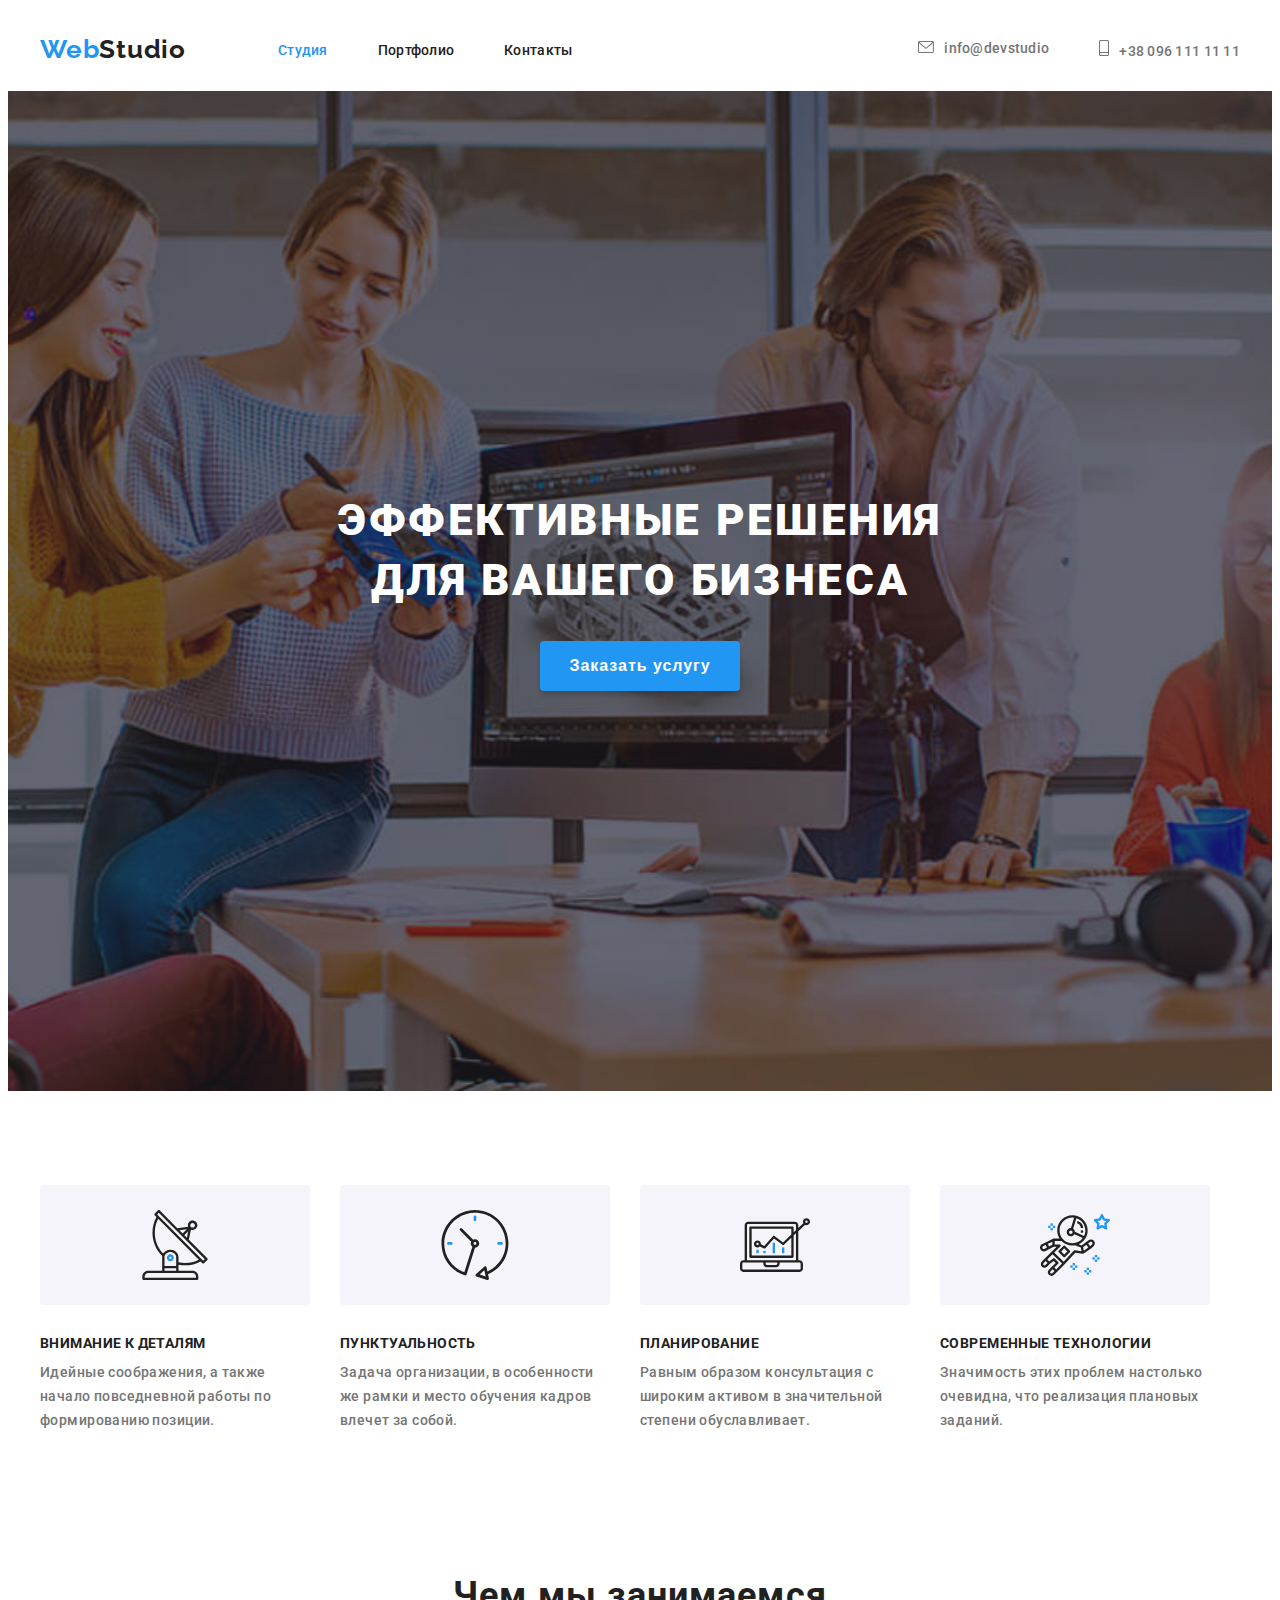
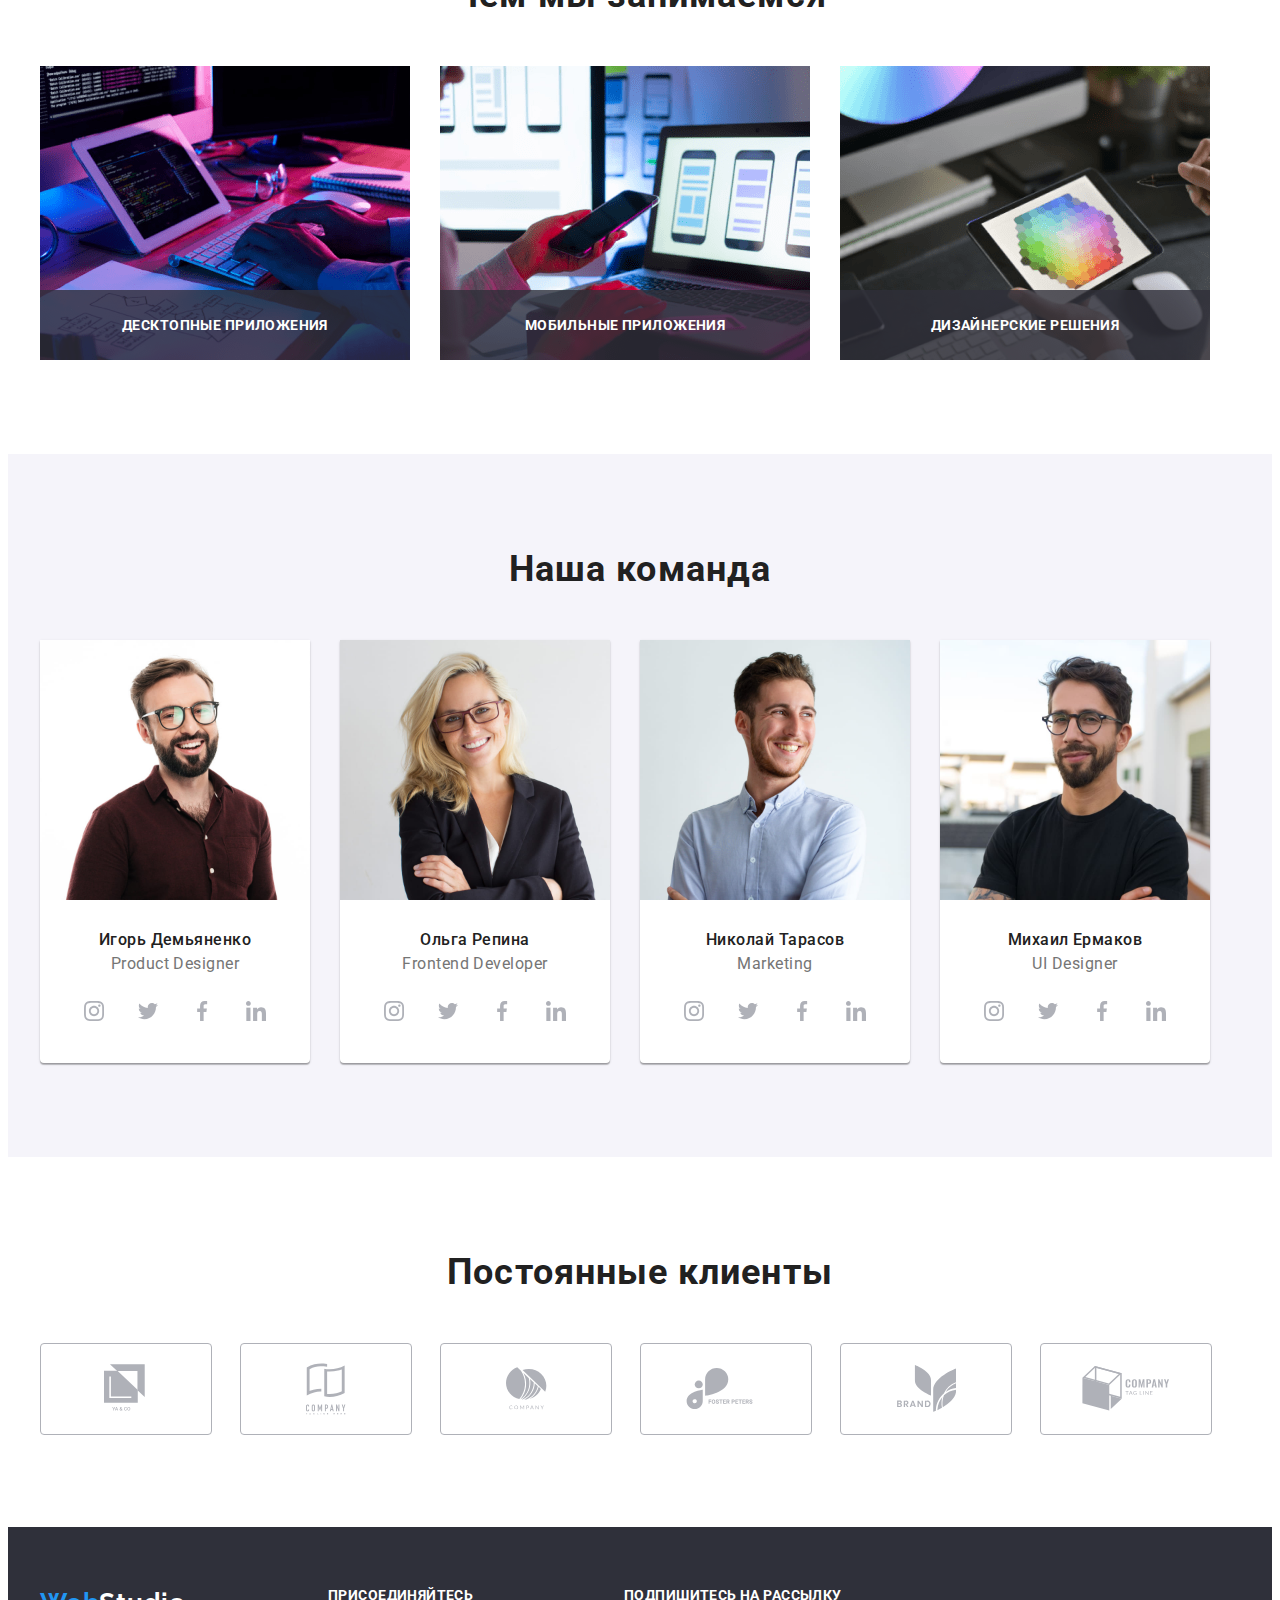
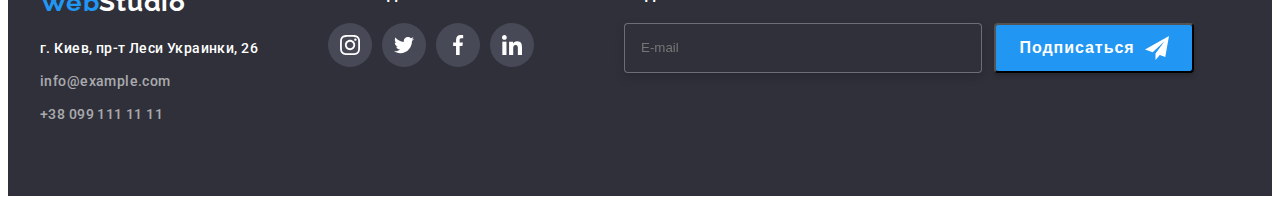
==== index.html @ 51605d5d "added checkbox" ====
<!DOCTYPE html>
<html lang="ru">

<head>
    <meta charset="UTF-8">
    <meta name="viewport" content="width=device-width, initial-scale=1.0">
    <title>Document</title>
    <link rel="preconnect" href="https://fonts.gstatic.com">
    <link
        href="https://fonts.googleapis.com/css2?family=Raleway:wght@700&family=Roboto:wght@400;500;700;900&display=swap"
        rel="stylesheet">
    <link rel="stylesheet" href="https://cdnjs.cloudflare.com/ajax/libs/modern-normalize/1.0.0/modern-normalize.css"
        integrity="sha512-Zx6MlUMKSVJoQ+83OwhdILe8cSEsCzfqThJd7J/VA2UrK6Ctj85p+xzqfyuNXE5B1k25uUdmJ2OzItbBy9GHAQ=="
        crossorigin="anonymous" />
    <link rel="stylesheet" href="./css/style.css">
</head>

<body>
    <header class="header">
        <div class="container">
            <nav class="navigation">
                <a class="logotype" href="./index.html">
                    Web<span class="logo-img">Studio</span>
                </a>
                <ul class="navigation-list list">
                    <li class="navigation-list-item">
                        <a class="navigation-list-link link current" href="./index.html">
                            <span class="studia">Студия</span>
                        </a>
                    </li>
                    <li class="navigation-list-item">
                        <a class="navigation-list-link link" href="./portfolio.html">Портфолио</a>
                    </li>
                    <li class="navigation-list-item">
                        <a class="navigation-list-link link" href="#">Контакты</a>
                    </li>
                </ul>
            </nav>


            <a class="mail-link link" href="mailto:info@devstudio.com">
                <svg class="mail-list-icon">
                    <use href="./img/sprite.svg.svg#icon-envelope"></use>
                </svg>info@devstudio
            </a>
            <a class="tel-link link" href="tel:+380961111111">
                <svg class="tel-list-icon">
                    <use href="./img/sprite.svg.svg#icon-smartphone"></use>
                </svg>+38 096 111 11 11
            </a>
        </div>
    </header>

    <main>
        <!--HERO-->
        <section class="hero-container">
            <div class="container">
                <div class="headline-top">
                    <h1 class="headline">Эффективные решения для вашего бизнеса</h1>
                </div>
                <div class="modal-button-block">
                    <button type="button" class="modal-button" data-modal-open>Заказать услугу</button>
                </div>
            </div>
        </section>

        <!--BENEFITS-->
        <section class="benefits">
            <div class="container">
                <h2 hidden>Benefits</h2>
                <ul class="text-container list">
                    <li class="description">
                        <ul class="list description-list">
                            <li class="description-list-item">
                                <div class="description-list-link">
                                    <svg class="description-list-icon">
                                        <use href="./img/sprite.svg.svg#icon-antenna"></use>
                                    </svg>
                                </div>
                            </li>
                        </ul>
                        <h3 class="title-benefits">Внимание к деталям</h3>
                        <p class="description-text">Идейные соображения, а также начало повседневной работы по
                            формированию позиции.</p>
                    </li>

                    <li class="description">
                        <ul class="list description-list">
                            <li class="description-list-item">
                                <div class="description-list-link">
                                    <svg class="description-list-icon">
                                        <use href="./img/sprite.svg.svg#icon-clock"></use>
                                    </svg>
                                </div>
                            </li>
                        </ul>
                        <h3 class="title-benefits">Пунктуальность</h3>
                        <p class="description-text">Задача организации, в особенности же рамки и место обучения кадров
                            влечет за собой.</p>
                    </li>

                    <li class="description">
                        <ul class="list description-list">
                            <li class="description-list-item">
                                <div class="description-list-link">
                                    <svg class="description-list-icon">
                                        <use href="./img/sprite.svg.svg#icon-diagram"></use>
                                    </svg>
                                </div>
                            </li>
                        </ul>
                        <h3 class="title-benefits">Планирование</h3>
                        <p class="description-text">Равным образом консультация с широким активом в значительной степени
                            обуславливает.</p>
                    </li>

                    <li class="description">
                        <ul class="list description-list">
                            <li class="description-list-item">
                                <div class="description-list-link">
                                    <svg class="description-list-icon">
                                        <use href="./img/sprite.svg.svg#icon-astronaut"></use>
                                    </svg>
                                </div>
                            </li>
                        </ul>
                        <h3 class="title-benefits">Современные технологии</h3>
                        <p class="description-text">Значимость этих проблем настолько очевидна, что реализация плановых
                            заданий.</p>
                    </li>
                </ul>
            </div>
        </section>

        <!--mission-->
        <section class="options">
            <div class="container">
                <h2 class="options-title">Чем мы занимаемся</h2>
                <ul class="images-container list">
                    <li class="images">
                        <img class="foto-task" src="./img/our_deals/img1.png" alt="верстает код" width="370px">
                        <div class="text-list">
                            <p class="text-position">Десктопные приложения</p>
                        </div>
                    </li>
                    <li class="images">
                        <img class="foto-task" src="./img/our_deals/img2.png" alt="разрабатывает дизайн" width="370px">
                        <div class="text-list">
                            <p class="text-position">Мобильные приложения</p>
                        </div>
                    </li>
                    <li class="images">
                        <img class="foto-task" src="./img/our_deals/img3.png" alt="подбирает цветовую гамму"
                            width="370px">
                        <div class="text-list">
                            <p class="text-position">Дизайнерские решения</p>
                        </div>
                            
                    </li>
                </ul>
            </div>
        </section>

        <!--team-->
        <section class="prof-team">
            <div class="container">
                <h2 class="title title-team">Наша команда</h2>
                <ul class="team-container list">
                    <li class="team-list">
                        <img class="foto photo" src="./img/our_team/igor_demyanenko.jpg" alt="Игорь Демьяненко"
                            width="270px">
                        <div class="name-list">
                            <h3 class="specialists">Игорь Демьяненко</h3>
                            <p class="profession" lang="en">Product Designer</p>
                            <ul class="list social-list">
                                <li class="social-list-item">
                                    <a href="#" class="social-list-link">
                                        <svg class="social-list-icon">
                                            <use href="./img/sprite.svg.svg#icon-instagram"></use>
                                        </svg>
                                    </a>
                                </li>
                                <li class="social-list-item">
                                    <a href="#" class="social-list-link">
                                        <svg class="social-list-icon">
                                            <use href="./img/sprite.svg.svg#icon-twitter"></use>
                                        </svg>
                                    </a>
                                </li>
                                <li class="social-list-item">
                                    <a href="#" class="social-list-link">
                                        <svg class="social-list-icon">
                                            <use href="./img/sprite.svg.svg#icon-facebook"></use>
                                        </svg>
                                    </a>
                                </li>
                                <li class="social-list-item">
                                    <a href="#" class="social-list-link">
                                        <svg class="social-list-icon">
                                            <use href="./img/sprite.svg.svg#icon-linkedin"></use>
                                        </svg>
                                    </a>
                                </li>
                            </ul>
                        </div>
                    </li>
                    <li class="team-list">
                        <img class="foto photo" src="./img/our_team/olha_repina.jpg" alt="Ольга Репина" width="270px">
                        <div class="name-list">
                            <h3 class="specialists">Ольга Репина</h3>
                            <p class="profession" lang="en">Frontend Developer</p>
                            <ul class="list social-list">
                                <li class="social-list-item">
                                    <a href="#" class="social-list-link">
                                        <svg class="social-list-icon">
                                            <use href="./img/sprite.svg.svg#icon-instagram"></use>
                                        </svg>
                                    </a>
                                </li>
                                <li class="social-list-item">
                                    <a href="#" class="social-list-link">
                                        <svg class="social-list-icon">
                                            <use href="./img/sprite.svg.svg#icon-twitter"></use>
                                        </svg>
                                    </a>
                                </li>
                                <li class="social-list-item">
                                    <a href="#" class="social-list-link">
                                        <svg class="social-list-icon">
                                            <use href="./img/sprite.svg.svg#icon-facebook"></use>
                                        </svg>
                                    </a>
                                </li>
                                <li class="social-list-item">
                                    <a href="#" class="social-list-link">
                                        <svg class="social-list-icon">
                                            <use href="./img/sprite.svg.svg#icon-linkedin"></use>
                                        </svg>
                                    </a>
                                </li>
                            </ul>
                        </div>
                    </li>
                    <li class="team-list">
                        <img class="foto photo" src="./img/our_team/nikolay_tarasov.jpg" alt="Николай Тарасов"
                            width="270px">
                        <div class="name-list">
                            <h3 class="specialists">Николай Тарасов</h3>
                            <p class="profession" lang="en">Marketing</p>
                            <ul class="list social-list">
                                <li class="social-list-item">
                                    <a href="#" class="social-list-link">
                                        <svg class="social-list-icon">
                                            <use href="./img/sprite.svg.svg#icon-instagram"></use>
                                        </svg>
                                    </a>
                                </li>
                                <li class="social-list-item">
                                    <a href="#" class="social-list-link">
                                        <svg class="social-list-icon">
                                            <use href="./img/sprite.svg.svg#icon-twitter"></use>
                                        </svg>
                                    </a>
                                </li>
                                <li class="social-list-item">
                                    <a href="#" class="social-list-link">
                                        <svg class="social-list-icon">
                                            <use href="./img/sprite.svg.svg#icon-facebook"></use>
                                        </svg>
                                    </a>
                                </li>
                                <li class="social-list-item">
                                    <a href="#" class="social-list-link">
                                        <svg class="social-list-icon">
                                            <use href="./img/sprite.svg.svg#icon-linkedin"></use>
                                        </svg>
                                    </a>
                                </li>
                            </ul>
                        </div>
                    </li>
                    <li class="team-list">
                        <img class="foto photo" src="./img/our_team/michael_yermakov.jpg" alt="Михаил Ермаков"
                            width="270px">
                        <div class="name-list">
                            <h3 class="specialists">Михаил Ермаков</h3>
                            <p class="profession" lang="en">UI Designer</p>
                            <ul class="list social-list">
                                <li class="social-list-item">
                                    <a href="#" class="social-list-link">
                                        <svg class="social-list-icon">
                                            <use href="./img/sprite.svg.svg#icon-instagram"></use>
                                        </svg>
                                    </a>
                                </li>
                                <li class="social-list-item">
                                    <a href="#" class="social-list-link">
                                        <svg class="social-list-icon">
                                            <use href="./img/sprite.svg.svg#icon-twitter"></use>
                                        </svg>
                                    </a>
                                </li>
                                <li class="social-list-item">
                                    <a href="#" class="social-list-link">
                                        <svg class="social-list-icon">
                                            <use href="./img/sprite.svg.svg#icon-facebook"></use>
                                        </svg>
                                    </a>
                                </li>
                                <li class="social-list-item">
                                    <a href="#" class="social-list-link">
                                        <svg class="social-list-icon">
                                            <use href="./img/sprite.svg.svg#icon-linkedin"></use>
                                        </svg>
                                    </a>
                                </li>
                            </ul>
                        </div>
                    </li>
                </ul>
            </div>
        </section>

        <section class="client">
            <div class="container">
                <h2 class="client-title">Постоянные клиенты</h2>
                <ul class="list client-list">
                    <li class="client-list-item">
                        <a href="#" class="client-list-link">
                            <svg class="client-list-icon" width="45" height="50">
                                <use href="./img/sprite.svg.svg#icon-logo-1"></use>
                            </svg>
                        </a>
                    </li>
                    <li class="client-list-item">
                        <a href="#" class="client-list-link">
                            <svg class="client-list-icon" width="40" height="52">
                                <use href="./img/sprite.svg.svg#icon-logo-2"></use>
                            </svg>
                        </a>
                    </li>
                    <li class="client-list-item">
                        <a href="#" class="client-list-link">
                            <svg class="client-list-icon" width="41" height="43">
                                <use href="./img/sprite.svg.svg#icon-logo-3"></use>
                            </svg>
                        </a>
                    </li>
                    <li class="client-list-item">
                        <a href="#" class="client-list-link">
                            <svg class="client-list-icon" width="80" height="42">
                                <use href="./img/sprite.svg.svg#icon-logo-4"></use>
                            </svg>
                        </a>
                    </li>
                    <li class="client-list-item">
                        <a href="#" class="client-list-link">
                            <svg class="client-list-icon" width="59" height="47">
                                <use href="./img/sprite.svg.svg#icon-logo-5"></use>
                            </svg>
                        </a>
                    </li>
                    <li class="client-list-item">
                        <a href="#" class="client-list-link">
                            <svg class="client-list-icon" width="88" height="45">
                                <use href="./img/sprite.svg.svg#icon-logo-6"></use>
                            </svg>
                        </a>
                    </li>
                </ul>
            </div>
        </section>
    </main>

    <footer class="footer">
        <div class="container">
            <div class="footer-container">
                <div class="logo-footer-item">
                    <div class="logo-bottom">
                        <a class="logo link" href="./index.html">
                            Web<span class="logo-style-footer">Studio</span>
                        </a>
                    </div>

                    <address class="address">
                        <ul class="contacts-container-bottom list">
                            <li class="contacts-block">
                                <a class="contacts-list-link link" href="https://goo.gl/maps/PsjufFxybUBxxn2h6"
                                    target="_blank">г. Киев,
                                    пр-т Леси
                                    Украинки, 26
                                </a>
                            </li>
                            <li class="contacts-block">
                                <a class="contacts-list-link  contacts_list link"
                                    href="mailto:info@example.com">info@example.com</a>
                            </li>
                            <li class="contacts-block">
                                <a class="contacts-list-link contacts_list link" href="tel:+380991111111">+38 099 111 11
                                    11</a>
                            </li>
                        </ul>
                    </address>
                </div>

                <div class="footer-social-block">
                    <b class="footer-social-title">Присоединяйтесь</b>
                    <ul class="list footer-social-list">
                        <li class="footer-social-list-item">
                            <a href="#" class="footer-social-list-link">
                                <svg class="footer-social-list-icon">
                                    <use href="./img/sprite.svg.svg#icon-instagram"></use>
                                </svg>
                            </a>
                        </li>
                        <li class="footer-social-list-item">
                            <a href="#" class="footer-social-list-link">
                                <svg class="footer-social-list-icon">
                                    <use href="./img/sprite.svg.svg#icon-twitter"></use>
                                </svg>
                            </a>
                        </li>
                        <li class="footer-social-list-item">
                            <a href="#" class="footer-social-list-link">
                                <svg class="footer-social-list-icon">
                                    <use href="./img/sprite.svg.svg#icon-facebook"></use>
                                </svg>
                            </a>
                        </li>
                        <li class="footer-social-list-item">
                            <a href="#" class="footer-social-list-link">
                                <svg class="footer-social-list-icon">
                                    <use href="./img/sprite.svg.svg#icon-linkedin"></use>
                                </svg>
                            </a>
                        </li>
                    </ul>
                </div>
                <form class="modal-form-sub">
                    <b class="sub-title">Подпишитесь на рассылку</b>
                    <span class="sub-item">
                        <input type="email" name="user-email" class="modal-form-input-sub" placeholder="E-mail">
                        <button type="submit" class="modal-form-sub-btn">Подписаться
                            <svg class="modal-form-sub-btn-icon">
                                <use href="./img/sprite.svg.svg#icon-icon-send"></use>
                            </svg>
                        </button>
                    </span>
                </form>
            </div>

        </div>
    </footer>

    <div class="backdrop is-hidden" data-modal>
        <div class="modal">
            <button type="button" class="modal-close-btn" data-modal-close>
                <svg class="close-btn-icon">
                    <use href="./img/sprite.svg.svg#icon-vector"></use>
                </svg>
            </button>
            
            <p class="modal-form-title">Оставьте свои данные, мы вам перезвоним</p>
            <form action="#" class="modal-form">
                <label class="modal-form-label">
                    Имя
                    <span class="modal-form-wrapper">
                        <input type="text" name="user-name" class="modal-form-input">
                        <svg class="modal-form-input-icon">
                            <use href="./img/sprite.svg.svg#icon-vector1"></use>
                        </svg>
                    </span>
                </label>
                
                <label class="modal-form-label">
                    Телефон
                    <span class="modal-form-wrapper">
                        <input type="tel" name="user-phone" class="modal-form-input">
                        <svg class="modal-form-input-icon">
                            <use href="./img/sprite.svg.svg#icon-vector2"></use>
                        </svg>
                    </span>
                </label>
                
                <label class="modal-form-label">
                    Почта
                    <span class="modal-form-wrapper">
                        <input type="email" name="user-email" class="modal-form-input">
                        <svg class="modal-form-input-icon">
                            <use href="./img/sprite.svg.svg#icon-vector3"></use>
                        </svg>
                    </span>
                </label>

                <label class="modal-form-label">
                    Коментарии
                    <textarea name="user-message" class="modal-form-message" placeholder="Введите текст"></textarea>
                </label>
            
                
                <span class="check_box">
                    <input type="checkbox" name="user-policy" id="check_policy" class="modal-form-check-policy visually-hidden">
                    <label for="check_policy" class="modal-form-label-policy">Соглашаюсь с рассылкой и принимаю &nbsp<a class="check-link" href="#">Условия
                    договора</a>
                </span>

                <button type="submit" class="modal-form-btn">Отправить</button>     
            </form>
        </div>
    </div>

    <script src="./js/modal.js"></script>
</body>

</html>
---- css/style.css ----
:root {
  --main-color: #ffffff;
  --dark-topic: #2f303a;
  --logo-span: #2196f3;
  --btn: #2196f3;
  --btn-back: #2196f3;
  --top-battom: #2f303a;
  --nav-btn: #ffffff;
  --logo-nav-header: #212121;
  --title-spec: #212121;
  --address-hover-focus: #2196f3;
  --mail-tel: #757575;
  --text: #757575;
  --prof-desc: #757575;
  --prof-team: #f5f4fa;
  --color-item-page: #2196f3;
  --line: #2196f3;
}
body {
  font-family: "Roboto", sans-serif;
  background-size: contain;
}
h1,
h2,
h3,
p {
  margin: 0;
}
ul {
  margin: 0;
  padding: 0;
}
img {
  display: block;
  max-width: 100%;
  height: auto;
}
.list {
  list-style: none;
}
.link {
  text-decoration: none;
}
.address {
  font-style: normal;
}
.visually-hidden {
  position: absolute !important;
  clip: rect(1px 1px 1px 1px); /* IE6, IE7 */
  clip: rect(1px, 1px, 1px, 1px);
  padding: 0 !important;
  border: 0 !important;
  height: 1px !important;
  width: 1px !important;
  overflow: hidden;
}
.current::after {
  content: "";
  position: absolute;
  left: 0;
  bottom: 0;
  width: 48px;
  height: 4px;
  background-color: var(--line);
  border-radius: 2px;

  opacity: 0;
  transition: opacity 250ms cubic-bezier(0.4, 0, 0.2, 1);
}
.current:hover::after,
.current:focus::after {
  opacity: 1;
}
/*====== HEADER ======*/
.container {
  width: 1200px;
  margin-left: auto;
  margin-right: auto;
  padding-left: 15px;
  padding-right: 15px;
}
.header {
  background: var(--main-color);
}
.header .container {
  display: flex;
}
.logotype {
  font-family: Raleway;
  font-weight: 700;
  font-size: 26px;
  line-height: 1.174;
  letter-spacing: 0.03em;
  color: var(--logo-span);
  text-decoration: none;
  padding-top: 24px;
  padding-bottom: 25px;
  width: 145px;
  margin-right: 93px;
}
.logo-img {
  color: var(--logo-nav-header);
}
.navigation {
  display: flex;
  align-items: center;
  cursor: pointer;
}
.navigation-list {
  display: flex;
  align-items: center;
}
.navigation-list-item:not(:last-child) {
  margin-right: 50px;
}
.navigation-list-link {
  font-weight: 500;
  font-size: 14px;
  line-height: 1.143;
  letter-spacing: 0.02em;
  color: var(--logo-nav-header);
  padding-top: 32px;
  padding-bottom: 32px;

  position: relative;

  transition: color 250ms cubic-bezier(0.4, 0, 0.2, 1);
}
.navigation-list-link:hover,
.navigation-list-link:focus {
  color: var(--address-hover-focus);
}
.studia {
  color: var(--color-item-page);
}
.mail-list-icon {
  width: 16px;
  height: 12px;
  fill: #757575;
  margin-right: 10px;

  transition: fill 250ms cubic-bezier(0.4, 0, 0.2, 1);
}
.mail-link {
  display: block;
  font-weight: 500;
  font-size: 14px;
  line-height: 1.143;
  letter-spacing: 0.02em;
  margin-left: auto;
  margin-right: 50px;
  padding-top: 32px;
  padding-bottom: 32px;
  color: var(--mail-tel);

  transition: color 250ms cubic-bezier(0.4, 0, 0.2, 1);
}
.mail-link:hover,
.mail-link:focus {
  color: var(--address-hover-focus);
}
.mail-link:hover .mail-list-icon,
.mail-link:focus .mail-list-icon {
  fill: var(--address-hover-focus);
}
.tel-list-icon {
  width: 10px;
  height: 16px;
  fill: #757575;
  margin-right: 10px;

  transition: fill 250ms cubic-bezier(0.4, 0, 0.2, 1);
}
.tel-link {
  display: block;
  font-weight: 500;
  font-size: 14px;
  line-height: 1.143;
  letter-spacing: 0.02em;
  padding-top: 32px;
  padding-bottom: 32px;
  color: var(--mail-tel);

  transition: color 250 ms cubic-bezier(0.4, 0, 0.2, 1);
}
.tel-link:hover,
.tel-link:focus {
  color: var(--address-hover-focus);
}
.tel-link:hover .tel-list-icon,
.tel-link:focus .tel-list-icon {
  fill: var(--address-hover-focus);
}
/*====== END HEADER ======*/

/*====== HERO ======*/
.container {
  width: 1200px;
  margin-left: auto;
  margin-right: auto;
  padding-left: 15px;
  padding-right: 15px;
}
.hero-container {
  max-width: 1600px;
  height: 600px;
  margin-left: auto;
  margin-right: auto;
  text-align: center;
  align-content: center;
  padding-bottom: 200px;
  padding-top: 200px;
  background-image: linear-gradient(
      to right,
      rgba(47, 48, 58, 0.4),
      rgba(47, 48, 58, 0.4)
    ),
    url("../img/bg_img/Img.jpg");
  background-size: cover;
  background-position: center;
}
.headline-top {
  display: flex;
  flex-wrap: wrap;
  justify-content: center;
  padding-right: 452px;
  padding-left: 452px;
}
.headline {
  font-weight: 900;
  font-size: 44px;
  line-height: 1.363;
  letter-spacing: 0.06em;
  text-transform: uppercase;
  color: var(--main-color);
  min-width: 696px;
  height: 120px;
}
.modal-button {
  min-width: 200px;
  height: 50px;
  font-weight: 700;
  font-size: 16px;
  line-height: 1.875;
  letter-spacing: 0.06em;
  color: var(--main-color);
  background: var(--btn-back);
  border: none;
  border-radius: 4px;
  box-shadow: 0px 4px 4px rgba(0, 0, 0, 0.15);
  cursor: pointer;
}
.modal-button:hover,
.modal-button:focus {
  background: #2196f3;
  box-shadow: 0px 4px 4px rgba(0, 0, 0, 0.15);
  border-radius: 4px;
}
.modal-button-block {
  margin-top: 30px;
}
/*====== END HERO ======*/

/*====== BENEFITS ======*/
.container {
  width: 1200px;
  margin-left: auto;
  margin-right: auto;
  padding-left: 15px;
  padding-right: 15px;
}
.benefits {
  padding-top: 94px;
  padding-bottom: 94px;
}
.options {
  padding-bottom: 94px;
}
.text-container {
  display: flex;
}
.description {
  width: 270px;
  box-sizing: border-box;
}
.description:not(:last-child) {
  margin-right: 30px;
}
.description-list {
  display: flex;
}
.description-list-link {
  width: 270px;
  height: 120px;
  display: flex;
  background-color: #f5f4fa;
  justify-content: center;
  align-items: center;
  border-radius: 4px;
  margin-bottom: 30px;
}
.description-list-icon {
  width: 70px;
  height: 70px;
}
.title-benefits {
  font-weight: 700;
  font-size: 14px;
  line-height: 1.143;
  letter-spacing: 0.03em;
  text-transform: uppercase;
  color: var(--title-spec);
  width: 270px;
  margin-bottom: 10px;
}
.description-text {
  font-weight: 500;
  font-size: 14px;
  line-height: 1.714;
  letter-spacing: 0.03em;
  color: var(--text);
  width: 270px;
  margin-bottom: 47px;
}
.options-title {
  font-weight: 700;
  font-size: 36px;
  line-height: 1.167;
  text-align: center;
  letter-spacing: 0.03em;
  color: var(--title-spec);
  margin-bottom: 50px;
}
.images-container {
  display: flex;
  flex-wrap: wrap;
  margin: -15px;
}
.images {
  position: relative;
  width: 370px;
  box-sizing: border-box;
  margin: 15px;
}
.text-position {
  position: absolute;
  display: flex;
  width: 100%;
  height: 70px;
  left: 0;
  bottom: 0;
  font-weight: 700;
  font-size: 14px;
  line-height: 1.143;
  align-items: center;
  text-align: center;
  justify-content: center;
  letter-spacing: 0.03em;
  text-transform: uppercase;
  color: #ffffff;
  background: rgba(47, 48, 58, 0.8);
}
/*====== END BENEFITS ======*/

/*====== TEAM ======*/
.container {
  width: 1200px;
  margin-left: auto;
  margin-right: auto;
  padding-left: 15px;
  padding-right: 15px;
}
.prof-team {
  background: var(--prof-team);
  padding-bottom: 94px;
  padding-top: 94px;
}
.title-team {
  font-weight: 700;
  font-size: 36px;
  line-height: 1.167;
  text-align: center;
  letter-spacing: 0.03em;
  color: var(--title-spec);
  margin-bottom: 50px;
}
.team-list {
  width: 270px;
  background: var(--main-color);
  box-sizing: border-box;
  border-radius: 0px 0px 4px 4px;
  box-shadow: 0px 1px 3px rgba(0, 0, 0, 0.12), 0px 1px 1px rgba(0, 0, 0, 0.14),
    0px 2px 1px rgba(0, 0, 0, 0.2);
  margin: 15px;
}
.team-container {
  display: flex;
  flex-wrap: wrap;
  margin: -15px;
}
.name-list {
  padding: 30px 32px;
}
.specialists {
  font-weight: 500;
  font-size: 16px;
  line-height: 1.188;
  text-align: center;
  letter-spacing: 0.03em;
  color: var(--title-spec);
}
.profession {
  font-weight: normal;
  font-size: 16px;
  line-height: 1.188;
  text-align: center;
  letter-spacing: 0.03em;
  color: var(--prof-desc);
  margin-top: 5px;
  margin-bottom: 16px;
}
.social-list {
  display: flex;
  justify-content: space-between;
}
.social-list-link {
  width: 44px;
  height: 44px;
  border-radius: 50%;
  display: flex;
  align-items: center;
  background-color: #ffffff;
  justify-content: center;

  transition: background 250ms cubic-bezier(0.4, 0, 0.2, 1);
}
.social-list-link:hover,
.social-list-link:focus {
  background-color: #2196f3;
}
.social-list-icon {
  width: 20px;
  height: 20px;
  fill: #afb1b8;

  transition: fill 250ms cubic-bezier(0.4, 0, 0.2, 1);
}
.social-list-link:hover .social-list-icon,
.social-list-icon:focus .social-list-icon {
  fill: #ffffff;
}
/*====== END TEAM ======*/

/*====== CLIENT ======*/
.container {
  width: 1200px;
  margin-left: auto;
  margin-right: auto;
  padding-left: 15px;
  padding-right: 15px;
}
.client {
  background-color: #ffffff;
  padding-top: 94px;
  padding-bottom: 94px;
}
.client-title {
  font-weight: 700;
  font-size: 36px;
  line-height: 1.167;
  text-align: center;
  letter-spacing: 0.03em;
  color: #212121;
  margin-bottom: 50px;
}
.client-list {
  display: flex;
}
.client-list-item {
  width: 170px;
  height: 90px;
}
.client-list-item:not(:last-child) {
  margin-right: 30px;
}
.client-list-link {
  width: 100%;
  height: 100%;
  background-color: #ffffff;
  display: flex;
  justify-content: center;
  align-items: center;
  border: 1px solid #afb1b8;
  border-radius: 4px;

  transition: background 250ms cubic-bezier(0.4, 0, 0.2, 1);
}
.client-list-link:hover,
.client-list-link:focus {
  border-color: #2196f3;
}
.client-list-icon {
  fill: #afb1b8;

  transition: fill 250ms cubic-bezier(0.4, 0, 0.2, 1);
}
.client-list-link:hover .client-list-icon,
.client-list-link:focus .client-list-icon {
  fill: #2196f3;
}
/*====== FOOTER ======*/
.container {
  width: 1200px;
  margin-left: auto;
  margin-right: auto;
  padding-left: 15px;
  padding-right: 15px;
}
.footer {
  padding-top: 60px;
  padding-bottom: 60px;
  background: var(--dark-topic);
}
.footer-container {
  display: flex;
}
.logo-footer-item {
  display: block;
}
.logo-style-footer {
  color: var(--main-color);
}
.logo {
  font-family: Raleway;
  font-weight: 700;
  font-size: 26px;
  line-height: 1.174;
  letter-spacing: 0.03em;
  color: var(--logo-span);
  text-decoration: none;
  width: 145px;
}
.logo-bottom {
  margin-bottom: 20px;
}
.address {
  font-style: normal;
  font-weight: 500;
  font-size: 14px;
  line-height: 1.714;
  letter-spacing: 0.03em;
}
.contacts-block:not(last-child) {
  margin-bottom: 9px;
}
.contacts-list-link {
  color: var(--main-color);

  transition: color 250ms cubic-bezier(0.4, 0, 0.2, 1);
}
.contacts_list {
  color: rgba(255, 255, 255, 0.6);
}
.contacts-list-link:hover,
.contacts-list-link:focus {
  color: var(--address-hover-focus);
}
.footer-social-block {
  display: block;
  margin-left: 70px;
}
.footer-social-title {
  display: block;
  font-weight: 700;
  font-size: 14px;
  line-height: 1.143;
  letter-spacing: 0.03em;
  text-transform: uppercase;
  color: #ffffff;
  margin-bottom: 20px;
}
.footer-social-list {
  display: flex;
}
.footer-social-list-link {
  width: 44px;
  height: 44px;
  display: flex;
  background-color: #484957;
  justify-content: center;
  align-items: center;
  border-radius: 50%;

  transition: background 250ms cubic-bezier(0.4, 0, 0.2, 1);
}
.footer-social-list-icon {
  width: 20px;
  height: 20px;
  fill: #ffffff;
}
.footer-social-list-link:hover .footer-social-list-icon,
.footer-social-list-link:focus .footer-social-list-icon {
  fill: #ffffff;
}
.footer-social-list-item:not(:last-child) {
  margin-right: 10px;
}
.footer-social-list-link:hover,
.footer-social-list-link:focus {
  background-color: #2196f3;
}
.modal-form-sub {
  display: block;
  margin-left: 90px;
}
.sub-title {
  display: block;
  font-weight: 700;
  font-size: 14px;
  line-height: 1.143;
  letter-spacing: 0.03em;
  text-transform: uppercase;
  color: #ffffff;
  margin-bottom: 20px;
}
.sub-item {
  display: flex;
}
.modal-form-input-sub {
  display: flex;
  width: 358px;
  height: 50px;
  border: 1px solid rgba(255, 255, 255, 0.3);
  box-sizing: border-box;
  filter: drop-shadow(0px 4px 4px rgba(0, 0, 0, 0.15));
  border-radius: 4px;
  color: #ffffff;
  background-color: var(--dark-topic);
  padding: 15px 16px;
  margin-right: 12px;
}
.modal-form-input-sub:focus {
  border: 1px solid rgba(255, 255, 255, 0.3);
  filter: drop-shadow(0px 4px 4px rgba(0, 0, 0, 0.15));
  border-radius: 4px;

  transition: border 250ms cubic-bezier(0.4, 0, 0.2, 1);
}
.modal-form-sub-btn {
  display: flex;
  width: 200px;
  height: 50px;
  justify-content: center;
  align-items: center;
  text-align: center;
  font-weight: bold;
  font-size: 16px;
  line-height: 1.875;
  letter-spacing: 0.06em;
  box-shadow: 0px 4px 4px rgba(0, 0, 0, 0.15);
  border-radius: 4px;
  background-color: var(--btn-back);
  color: #ffffff;
  cursor: pointer;
}
.modal-form-sub-btn:hover,
.modal-form-sub-btn:focus {
  background: #2196f3;
  box-shadow: 0px 4px 4px rgba(0, 0, 0, 0.15);
  border-radius: 4px;
}
.modal-form-sub-btn-icon {
  width: 24px;
  height: 24px;
  margin-left: 10px;
}
/*====== END FOOTER ======*/

.backdrop {
  position: fixed;
  top: 0;
  left: 0;
  width: 100%;
  height: 100%;
  background: rgba(0, 0, 0, 0.2);
}
.modal {
  position: absolute;
  left: 50%;
  top: 50%;
  transform: translate(-50%, -50%);
  width: 528px;
  height: 581px;
  background-color: #ffffff;
  box-shadow: 0px 1px 3px rgba(0, 0, 0, 0.12), 0px 1px 1px rgba(0, 0, 0, 0.14),
    0px 2px 1px rgba(0, 0, 0, 0.2);
  border-radius: 4px;
  padding: 40px;
}
.modal-close-btn {
  position: absolute;
  top: 8px;
  right: 8px;
  width: 30px;
  height: 30px;
  background-color: #ffffff;
  border: 1px solid rgba(0, 0, 0, 0.1);
  border-radius: 50%;
  cursor: pointer;
}
.close-btn-icon {
  width: 11px;
  height: 11px;
}
.modal-close-btn:hover .close-btn-icon,
.modal-close-btn:focus .close-btn-icon {
  fill: var(--address-hover-focus);

  transition: fill 250ms cubic-bezier(0.4, 0, 0.2, 1);
}
.backdrop.is-hidden {
  opacity: 0;
  visibility: hidden;
  pointer-events: none;
}
.modal-form {
  display: flex;
  flex-direction: column;
}
.modal-form-title {
  font-weight: 700;
  font-size: 20px;
  line-height: 1.15;
  text-align: center;
  letter-spacing: 0.03em;
  margin-bottom: 12px;
  color: #212121;
}
.modal-form-label {
  color: #757575;
  margin-bottom: 10px;
}
.modal-form-wrapper {
  display: block;
  position: relative;
}
.modal-form-input {
  display: block;
  width: 100%;
  height: 40px;
  border: 1px solid rgba(33, 33, 33, 0.2);
  border-radius: 4px;
  cursor: pointer;
  padding-left: 42px;

  transition: border-color 250ms cubic-bezier(0.4, 0, 0.2, 1);
}
.modal-form-input:focus {
  outline: none;
  border-color: var(--address-hover-focus);

  transition: border-color 250ms cubic-bezier(0.4, 0, 0.2, 1);
}
.modal-form-input-icon {
  left: 15px;
  top: 50%;
  transform: translateY(-50%);
  position: absolute;
  width: 18px;
  height: 18px;
  cursor: pointer;
}
.modal-form-input:focus + .modal-form-input-icon {
  fill: var(--address-hover-focus);

  transition: fill 250ms cubic-bezier(0.4, 0, 0.2, 1);
}
.modal-form-message {
  font-weight: 500;
  font-size: 14px;
  line-height: 1.143;
  letter-spacing: 0.01em;
  display: block;
  width: 100%;
  height: 120px;
  resize: none;
  border: 1px solid rgba(33, 33, 33, 0.2);
  border-radius: 4px;
  padding: 12px 16px;
  cursor: pointer;
}
.modal-form-message:focus {
  outline: none;
  border-color: var(--address-hover-focus);
  transition: border-color 250ms cubic-bezier(0.4, 0, 0.2, 1);
}
.modal-form-message::placeholder {
  color: rgba(117, 117, 117, 0.5);
}
.modal-form-label-policy::before {
  display: inline-block;
  width: 16px;
  height: 15px;
  content: "";
  border-radius: 2px;
  margin-right: 8px;
  background-image: url("/img/Vector5.svg");
  cursor: pointer;
}
.modal-form-label-policy {
  display: flex;
  font-weight: 500;
  font-size: 14px;
  line-height: 1.714;
  letter-spacing: 0.03em;
  color: #757575;
  margin-top: 20px;
  margin-bottom: 30px;
  align-items: center;
}
.modal-form-check-policy:checked + .modal-form-label-policy::before {
  background-color: var(--btn-back);
  background-image: url("/img/icon-check.svg");
}
.modal-form-check-policy:focus + .modal-form-label-policy::before {
  box-shadow: 0 0 0 2px;
  transition: background-color 250ms cubic-bezier(0.4, 0, 0.2, 1),
    background-image 250ms cubic-bezier(0.4, 0, 0.2, 1);
}
.check-link {
  color: #2196f3;
  cursor: pointer;
}
.modal-form-btn {
  font-weight: 700;
  font-size: 16px;
  line-height: 1.875;
  display: flex;
  align-items: center;
  text-align: center;
  justify-content: center;
  letter-spacing: 0.06em;
  color: #ffffff;
  align-self: center;
  background-color: var(--btn);
  width: 200px;
  height: 50px;
  box-shadow: 0px 4px 4px rgba(0, 0, 0, 0.15);
  cursor: pointer;
}
.modal-form-btn:hover,
.modal-form-btn:focus {
  background: #188ce8;
  box-shadow: 0px 4px 4px rgba(0, 0, 0, 0.15);
  border-radius: 4px;

  transition: background-color 250ms cubic-bezier(0.4, 0, 0.2, 1),
    box-shadow 250ms cubic-bezier(0.4, 0, 0.2, 1),
    border-radius 250ms cubic-bezier(0.4, 0, 0.2, 1);
}
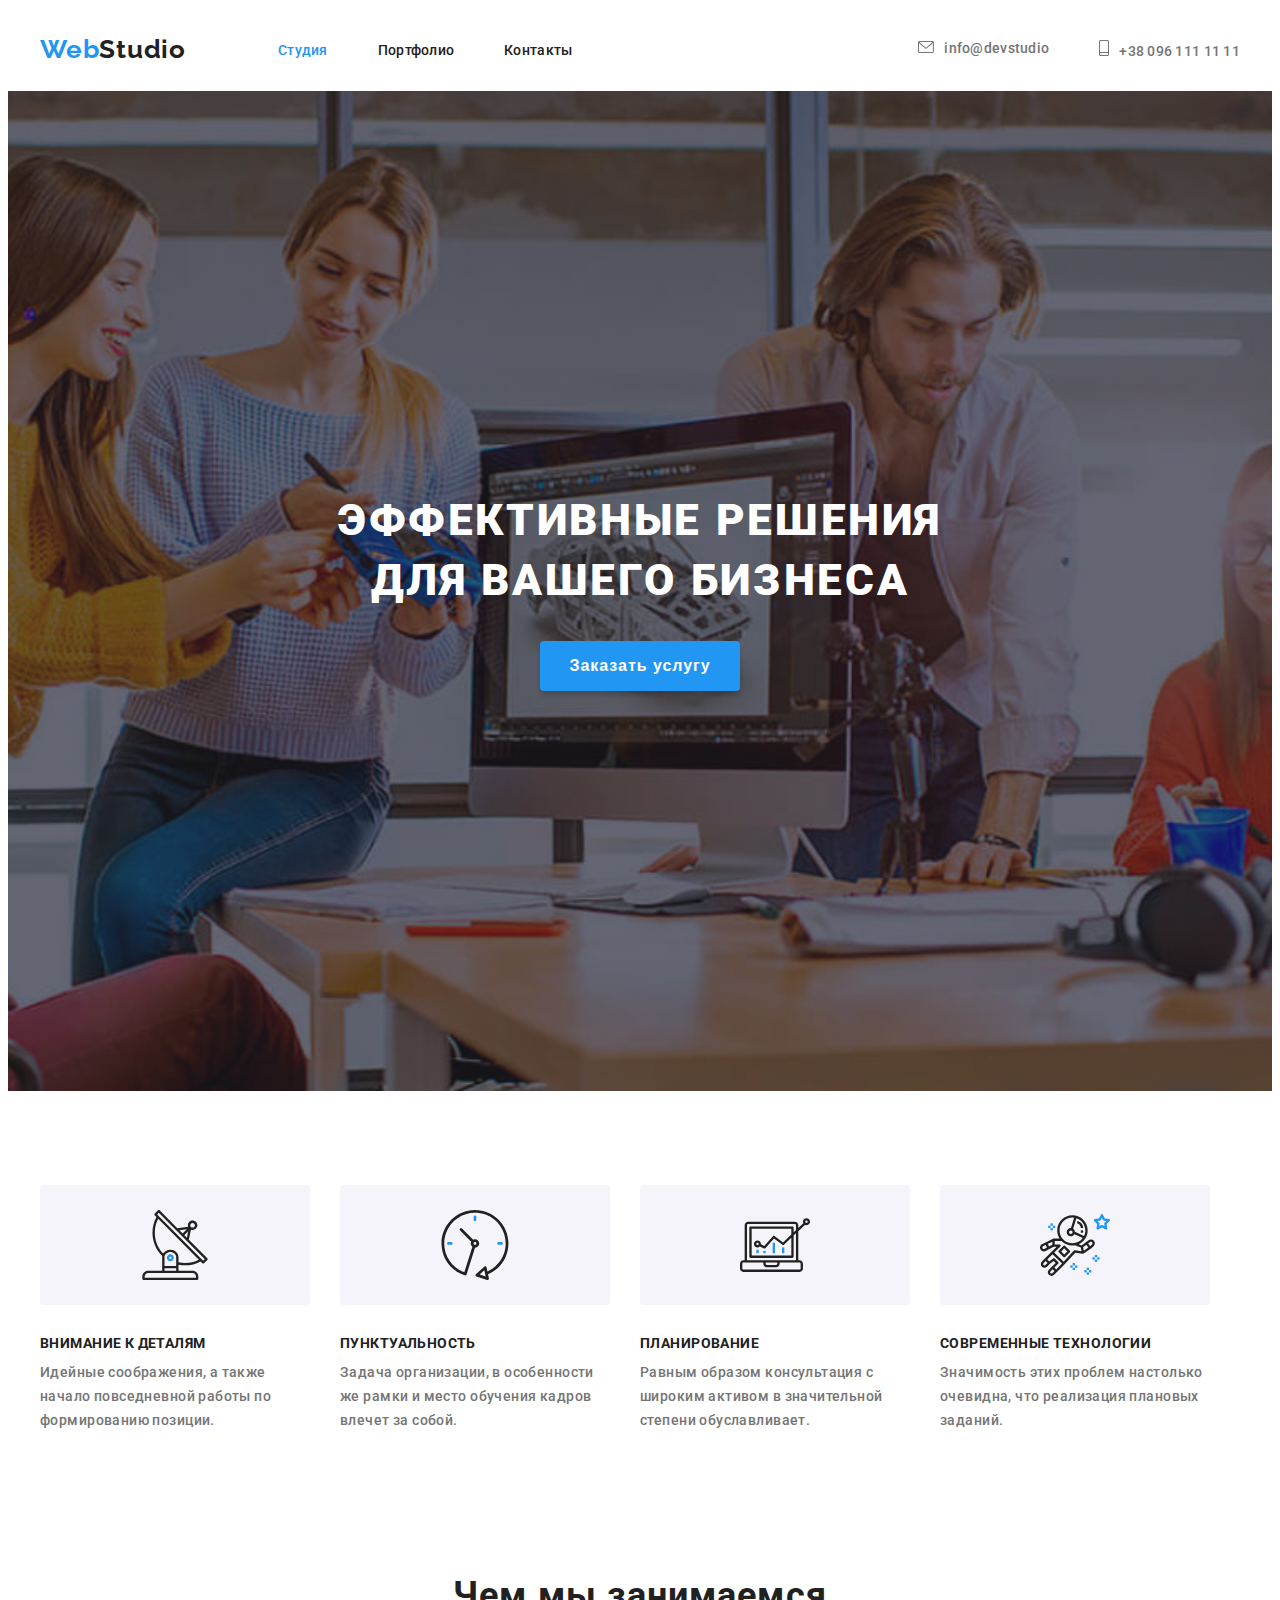
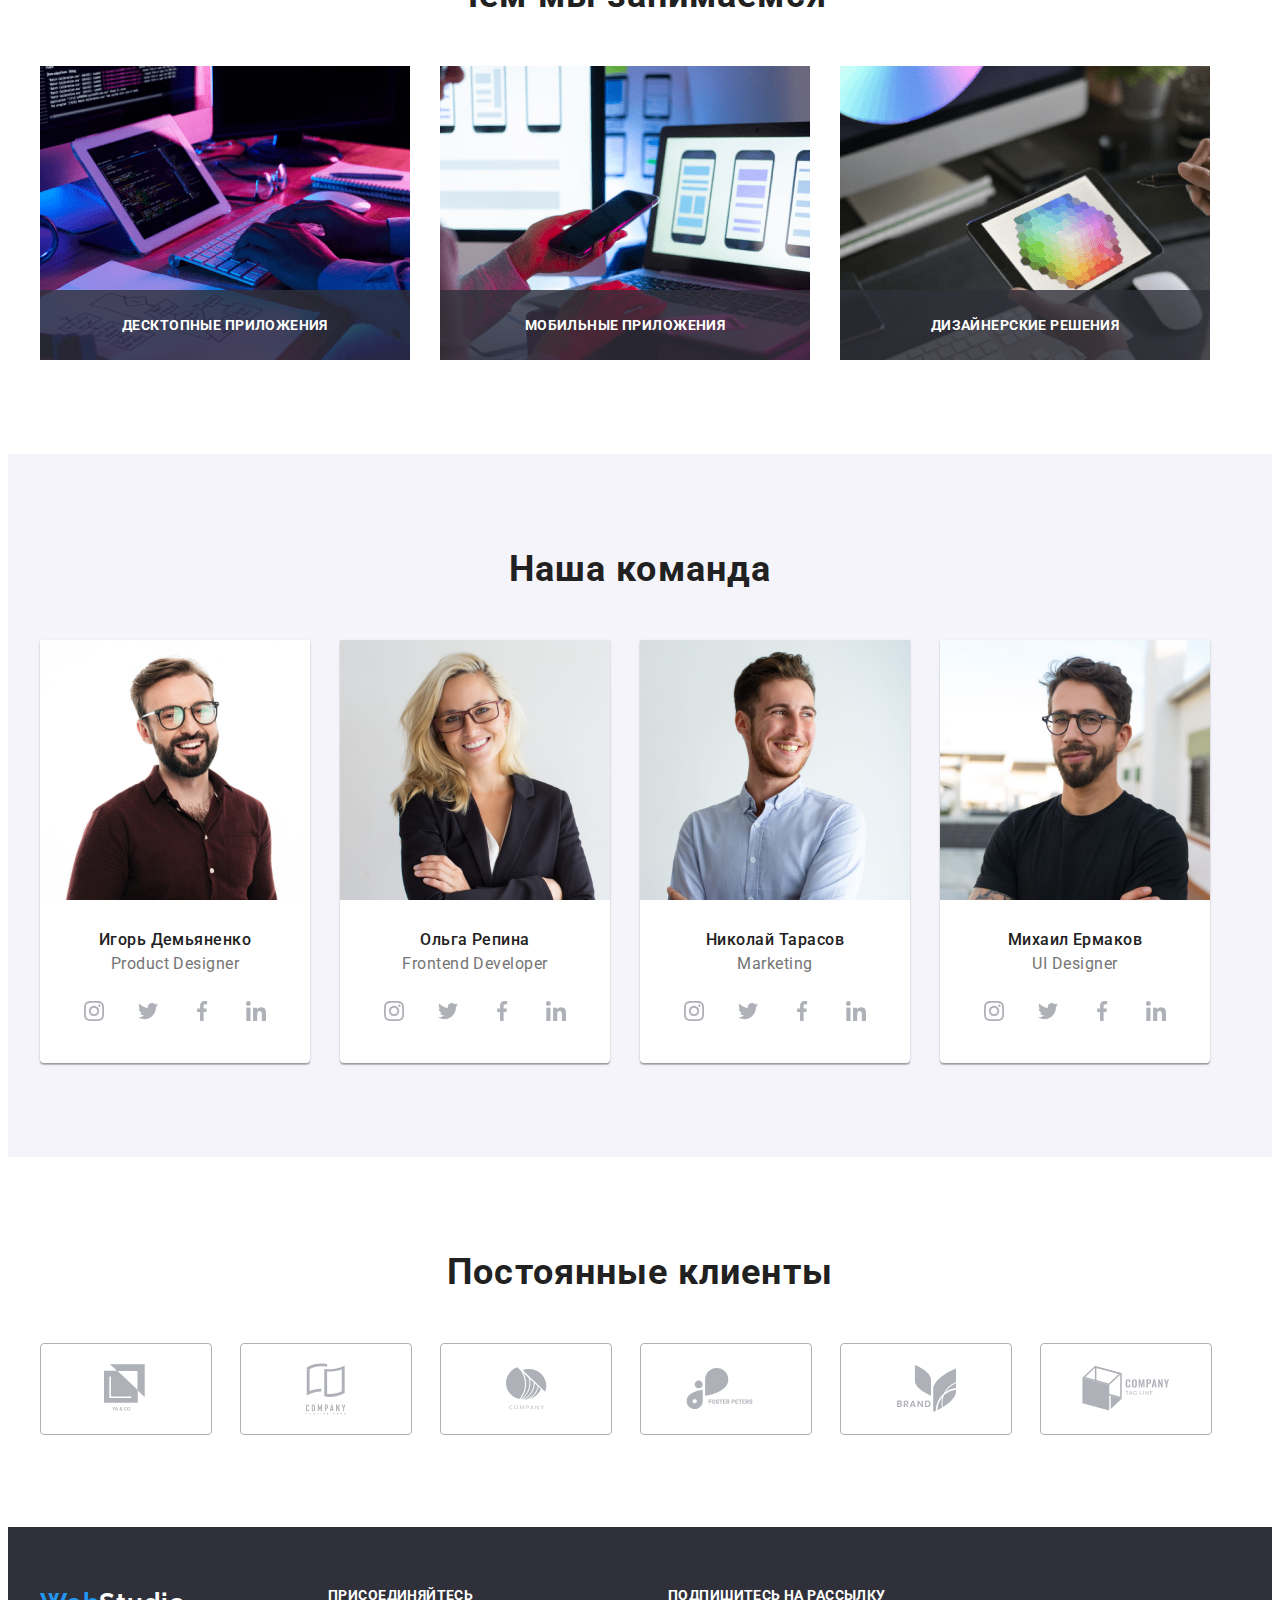
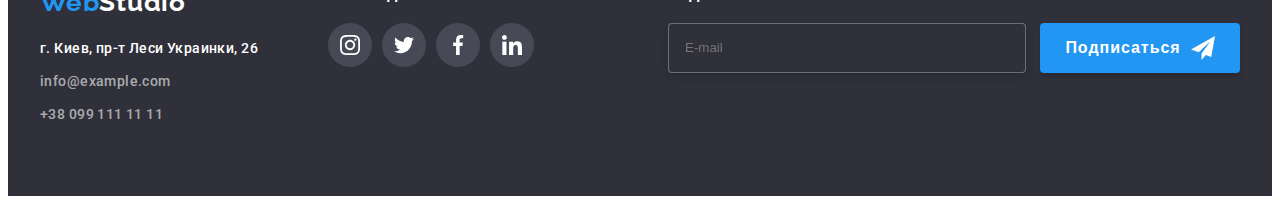
==== commit 3d9c0b01: "added checkbox" ====
--- a/index.html
+++ b/index.html
@@ -460,8 +460,9 @@
                 </svg>
             </button>
             
-            <p class="modal-form-title">Оставьте свои данные, мы вам перезвоним</p>
+            
             <form action="#" class="modal-form">
+                <p class="modal-form-title">Оставьте свои данные, мы вам перезвоним</p>
                 <label class="modal-form-label">
                     Имя
                     <span class="modal-form-wrapper">
--- a/css/style.css
+++ b/css/style.css
@@ -591,7 +591,7 @@
   align-items: center;
   border-radius: 50%;
 
-  transition: background 250ms cubic-bezier(0.4, 0, 0.2, 1);
+  transition: background-color 250ms cubic-bezier(0.4, 0, 0.2, 1);
 }
 .footer-social-list-icon {
   width: 20px;
@@ -611,7 +611,8 @@
 }
 .modal-form-sub {
   display: block;
-  margin-left: 90px;
+  position: relative;
+  margin-left: auto;
 }
 .sub-title {
   display: block;
@@ -637,7 +638,6 @@
   color: #ffffff;
   background-color: var(--dark-topic);
   padding: 15px 16px;
-  margin-right: 12px;
 }
 .modal-form-input-sub:focus {
   border: 1px solid rgba(255, 255, 255, 0.3);
@@ -653,7 +653,7 @@
   justify-content: center;
   align-items: center;
   text-align: center;
-  font-weight: bold;
+  font-weight: 700;
   font-size: 16px;
   line-height: 1.875;
   letter-spacing: 0.06em;
@@ -662,6 +662,8 @@
   background-color: var(--btn-back);
   color: #ffffff;
   cursor: pointer;
+  margin-left: 14px;
+  border: none;
 }
 .modal-form-sub-btn:hover,
 .modal-form-sub-btn:focus {
@@ -695,7 +697,6 @@
   box-shadow: 0px 1px 3px rgba(0, 0, 0, 0.12), 0px 1px 1px rgba(0, 0, 0, 0.14),
     0px 2px 1px rgba(0, 0, 0, 0.2);
   border-radius: 4px;
-  padding: 40px;
 }
 .modal-close-btn {
   position: absolute;
@@ -726,6 +727,7 @@
 .modal-form {
   display: flex;
   flex-direction: column;
+  padding: 40px;
 }
 .modal-form-title {
   font-weight: 700;
@@ -751,7 +753,6 @@
   border: 1px solid rgba(33, 33, 33, 0.2);
   border-radius: 4px;
   cursor: pointer;
-  padding-left: 42px;
 
   transition: border-color 250ms cubic-bezier(0.4, 0, 0.2, 1);
 }
@@ -766,8 +767,8 @@
   top: 50%;
   transform: translateY(-50%);
   position: absolute;
-  width: 18px;
-  height: 18px;
+  width: 15px;
+  height: 12px;
   cursor: pointer;
 }
 .modal-form-input:focus + .modal-form-input-icon {
@@ -796,6 +797,13 @@
 }
 .modal-form-message::placeholder {
   color: rgba(117, 117, 117, 0.5);
+}
+.modal-form-check-policy {
+  -webkit-appearance: none;
+  -moz-appearance: none;
+  appearance: none;
+
+  position: absolute;
 }
 .modal-form-label-policy::before {
   display: inline-block;
@@ -807,25 +815,8 @@
   background-image: url("/img/Vector5.svg");
   cursor: pointer;
 }
-.modal-form-label-policy {
-  display: flex;
-  font-weight: 500;
-  font-size: 14px;
-  line-height: 1.714;
-  letter-spacing: 0.03em;
-  color: #757575;
-  margin-top: 20px;
-  margin-bottom: 30px;
-  align-items: center;
-}
 .modal-form-check-policy:checked + .modal-form-label-policy::before {
-  background-color: var(--btn-back);
-  background-image: url("/img/icon-check.svg");
-}
-.modal-form-check-policy:focus + .modal-form-label-policy::before {
-  box-shadow: 0 0 0 2px;
-  transition: background-color 250ms cubic-bezier(0.4, 0, 0.2, 1),
-    background-image 250ms cubic-bezier(0.4, 0, 0.2, 1);
+  background-color: #2196f3;
 }
 .check-link {
   color: #2196f3;
@@ -847,14 +838,13 @@
   height: 50px;
   box-shadow: 0px 4px 4px rgba(0, 0, 0, 0.15);
   cursor: pointer;
+  border-radius: 4px;
 }
 .modal-form-btn:hover,
 .modal-form-btn:focus {
   background: #188ce8;
   box-shadow: 0px 4px 4px rgba(0, 0, 0, 0.15);
-  border-radius: 4px;
 
   transition: background-color 250ms cubic-bezier(0.4, 0, 0.2, 1),
-    box-shadow 250ms cubic-bezier(0.4, 0, 0.2, 1),
-    border-radius 250ms cubic-bezier(0.4, 0, 0.2, 1);
-}
+    box-shadow 250ms cubic-bezier(0.4, 0, 0.2, 1);
+}
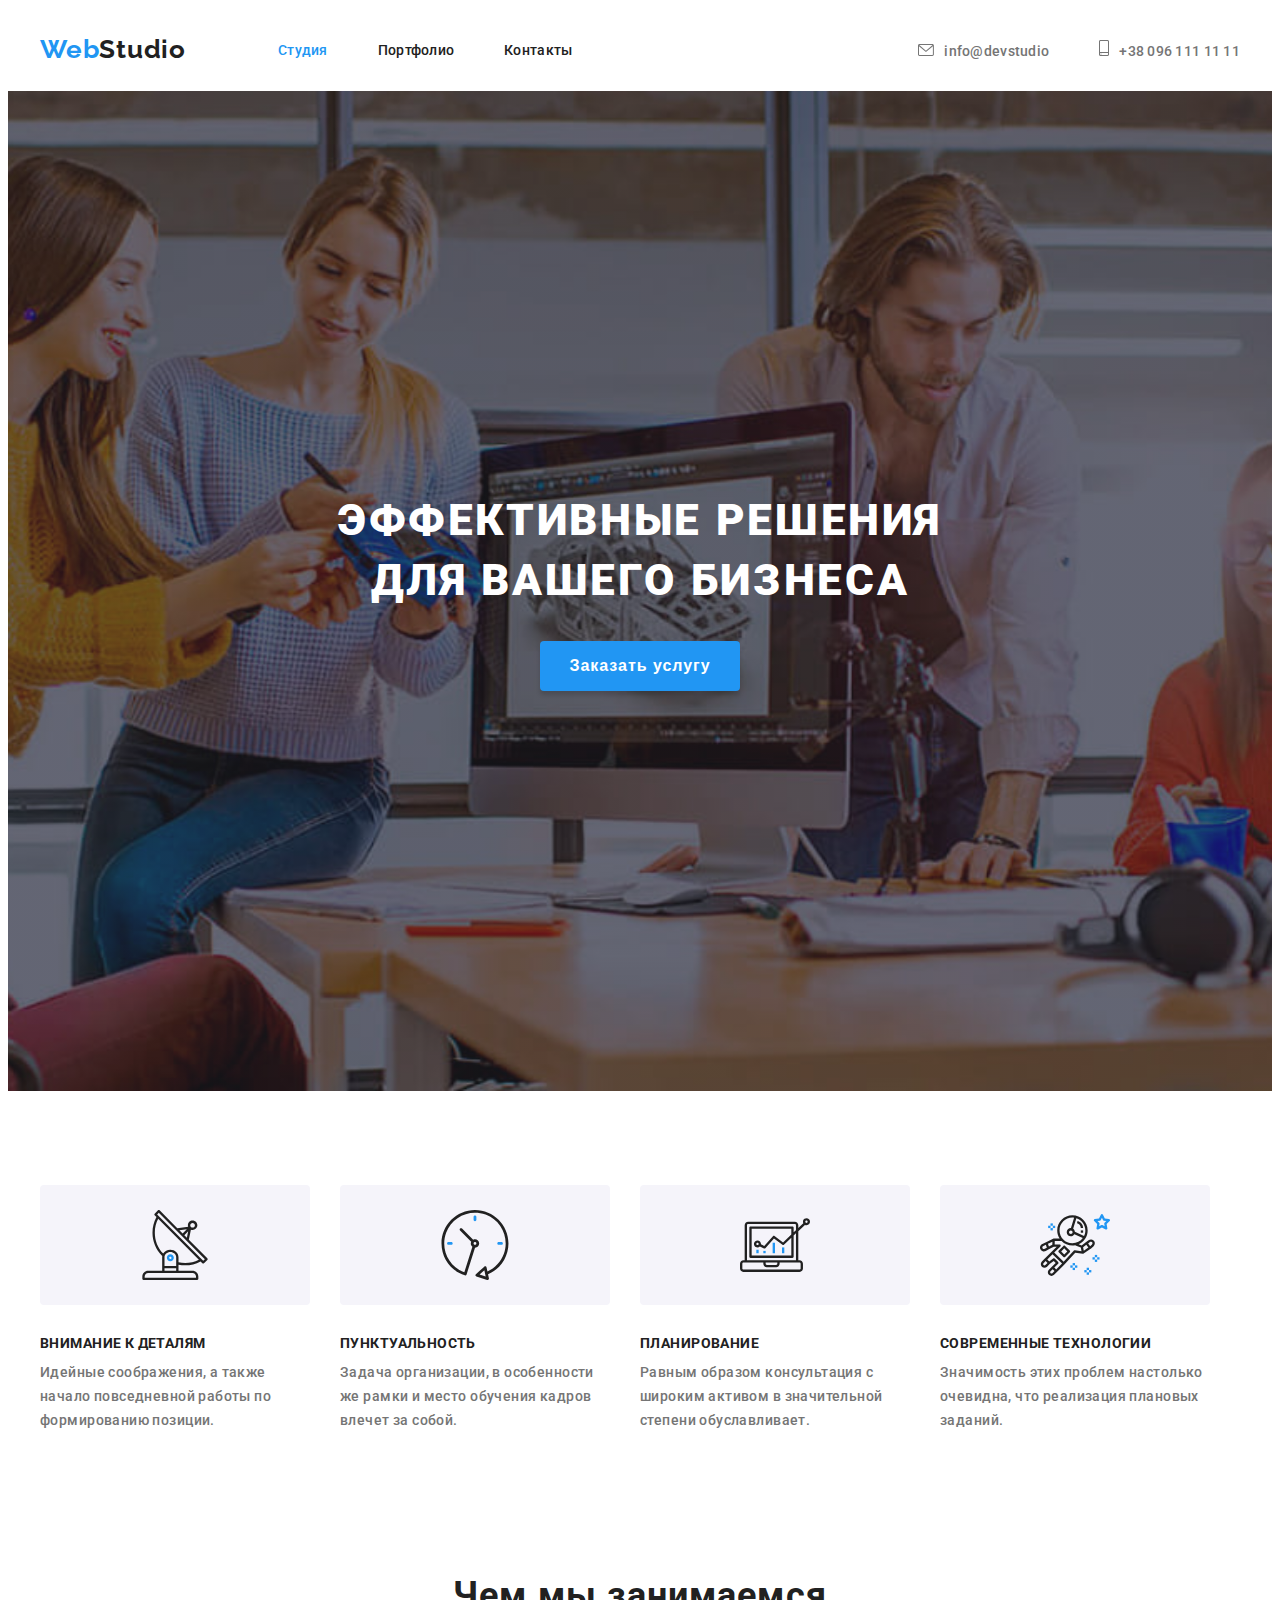
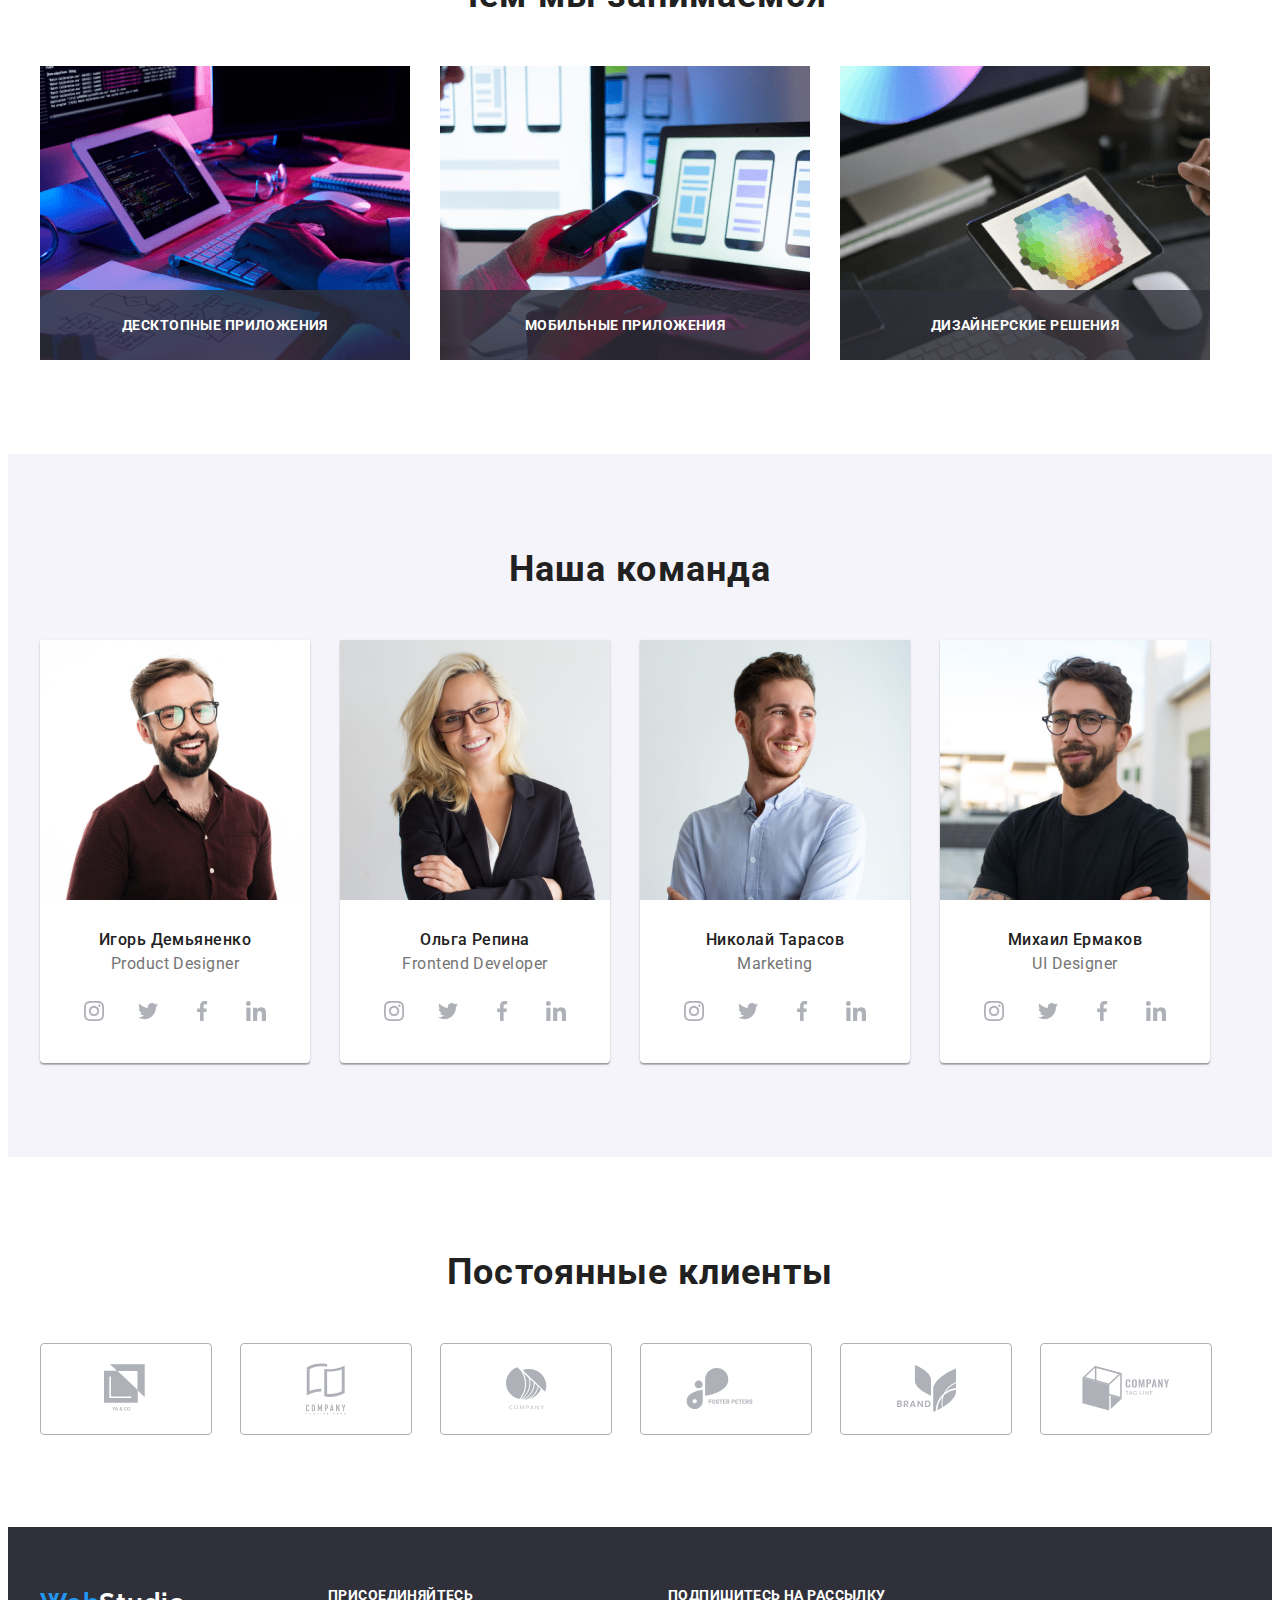
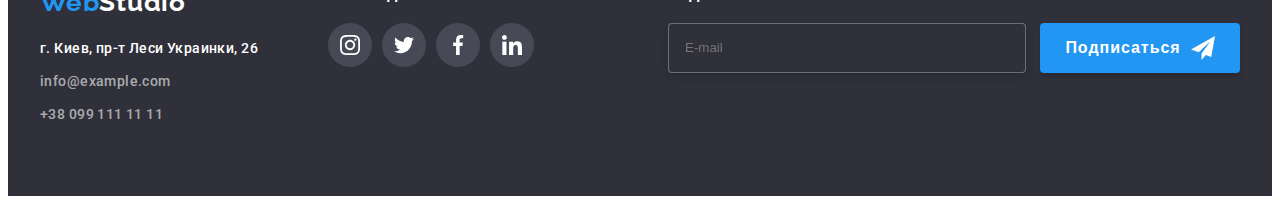
==== commit 042a42ac: "added and changed" ====
--- a/index.html
+++ b/index.html
@@ -37,17 +37,19 @@
                 </ul>
             </nav>
 
-
-            <a class="mail-link link" href="mailto:info@devstudio.com">
-                <svg class="mail-list-icon">
-                    <use href="./img/sprite.svg.svg#icon-envelope"></use>
-                </svg>info@devstudio
-            </a>
-            <a class="tel-link link" href="tel:+380961111111">
-                <svg class="tel-list-icon">
-                    <use href="./img/sprite.svg.svg#icon-smartphone"></use>
-                </svg>+38 096 111 11 11
-            </a>
+            <div class="contacts">
+                <a class="mail-link link" href="mailto:info@devstudio.com">
+                    <svg class="mail-list-icon">
+                        <use href="./img/sprite.svg.svg#icon-envelope"></use>
+                    </svg>info@devstudio
+                </a>
+                <a class="tel-link link" href="tel:+380961111111">
+                    <svg class="tel-list-icon">
+                        <use href="./img/sprite.svg.svg#icon-smartphone"></use>
+                    </svg>+38 096 111 11 11
+                </a>
+            </div>
+            
         </div>
     </header>
 
@@ -498,13 +500,11 @@
                     <textarea name="user-message" class="modal-form-message" placeholder="Введите текст"></textarea>
                 </label>
             
-                
-                <span class="check_box">
+                <span class="modal-checkbox">
                     <input type="checkbox" name="user-policy" id="check_policy" class="modal-form-check-policy visually-hidden">
                     <label for="check_policy" class="modal-form-label-policy">Соглашаюсь с рассылкой и принимаю &nbsp<a class="check-link" href="#">Условия
-                    договора</a>
+                        договора</a>
                 </span>
-
                 <button type="submit" class="modal-form-btn">Отправить</button>     
             </form>
         </div>
--- a/css/style.css
+++ b/css/style.css
@@ -133,6 +133,11 @@
 .studia {
   color: var(--color-item-page);
 }
+.contacts {
+  display: flex;
+  align-items: flex-end;
+  margin-left: auto;
+}
 .mail-list-icon {
   width: 16px;
   height: 12px;
@@ -147,7 +152,6 @@
   font-size: 14px;
   line-height: 1.143;
   letter-spacing: 0.02em;
-  margin-left: auto;
   margin-right: 50px;
   padding-top: 32px;
   padding-bottom: 32px;
@@ -739,8 +743,12 @@
   color: #212121;
 }
 .modal-form-label {
+  font-weight: 500;
+  font-size: 12px;
+  line-height: 1.167;
+  letter-spacing: 0.01em;
   color: #757575;
-  margin-bottom: 10px;
+  margin-top: 10px;
 }
 .modal-form-wrapper {
   display: block;
@@ -753,6 +761,8 @@
   border: 1px solid rgba(33, 33, 33, 0.2);
   border-radius: 4px;
   cursor: pointer;
+  margin-top: 5px;
+  padding-left: 40px;
 
   transition: border-color 250ms cubic-bezier(0.4, 0, 0.2, 1);
 }
@@ -777,7 +787,7 @@
   transition: fill 250ms cubic-bezier(0.4, 0, 0.2, 1);
 }
 .modal-form-message {
-  font-weight: 500;
+  font-weight: 400;
   font-size: 14px;
   line-height: 1.143;
   letter-spacing: 0.01em;
@@ -789,6 +799,7 @@
   border-radius: 4px;
   padding: 12px 16px;
   cursor: pointer;
+  margin-top: 5px;
 }
 .modal-form-message:focus {
   outline: none;
@@ -798,52 +809,74 @@
 .modal-form-message::placeholder {
   color: rgba(117, 117, 117, 0.5);
 }
-.modal-form-check-policy {
-  -webkit-appearance: none;
-  -moz-appearance: none;
-  appearance: none;
-
-  position: absolute;
+.modal-checkbox {
+  text-align: center;
+  margin-top: 10px;
 }
 .modal-form-label-policy::before {
   display: inline-block;
   width: 16px;
   height: 15px;
+  border-radius: 4px;
+  border: 2px solid #212121;
+  background: #ffffff;
+  margin-right: 10px;
   content: "";
-  border-radius: 2px;
-  margin-right: 8px;
-  background-image: url("/img/Vector5.svg");
   cursor: pointer;
 }
 .modal-form-check-policy:checked + .modal-form-label-policy::before {
   background-color: #2196f3;
+  border-radius: 2px;
+  border: none;
+  box-shadow: 0px 1px 3px rgba(0, 0, 0, 0.12), 0px 1px 1px rgba(0, 0, 0, 0.14),
+    0px 2px 1px rgba(0, 0, 0, 0.2);
+  background-image: url(../img/icon-check.svg);
+
+  transition: background-color 250ms cubic-bezier(0.4, 0, 0.2, 1),
+    border-radius 250ms cubic-bezier(0.4, 0, 0.2, 1),
+    background-image 250 ms cubic-bezier(0.4, 0, 0.2, 1),
+    box-shadow 250 ms cubic-bezier(0.4, 0, 0.2, 1);
+}
+.modal-form-check-policy:focus + .modal-form-label-policy::before {
+  box-shadow: 0px 1px 3px rgba(0, 0, 0, 0.12), 0px 1px 1px rgba(0, 0, 0, 0.14),
+    0px 2px 1px rgba(0, 0, 0, 0.2);
+}
+.modal-form-label-policy {
+  display: block;
+  font-weight: 500;
+  font-size: 14px;
+  line-height: 1.714;
+  letter-spacing: 0.03em;
+  align-items: center;
+  color: #757575;
 }
 .check-link {
   color: #2196f3;
   cursor: pointer;
 }
 .modal-form-btn {
+  width: 200px;
+  height: 50px;
   font-weight: 700;
   font-size: 16px;
   line-height: 1.875;
-  display: flex;
-  align-items: center;
-  text-align: center;
-  justify-content: center;
+  text-align: center;
   letter-spacing: 0.06em;
   color: #ffffff;
+  padding: 10px 54px;
+  background: var(--btn);
+  box-shadow: 0px 4px 4px rgba(0, 0, 0, 0.15);
+  border-radius: 4px;
+  border: none;
   align-self: center;
-  background-color: var(--btn);
-  width: 200px;
-  height: 50px;
-  box-shadow: 0px 4px 4px rgba(0, 0, 0, 0.15);
-  cursor: pointer;
-  border-radius: 4px;
+  margin-top: 30px;
+  cursor: pointer;
 }
 .modal-form-btn:hover,
 .modal-form-btn:focus {
   background: #188ce8;
   box-shadow: 0px 4px 4px rgba(0, 0, 0, 0.15);
+  border: none;
 
   transition: background-color 250ms cubic-bezier(0.4, 0, 0.2, 1),
     box-shadow 250ms cubic-bezier(0.4, 0, 0.2, 1);
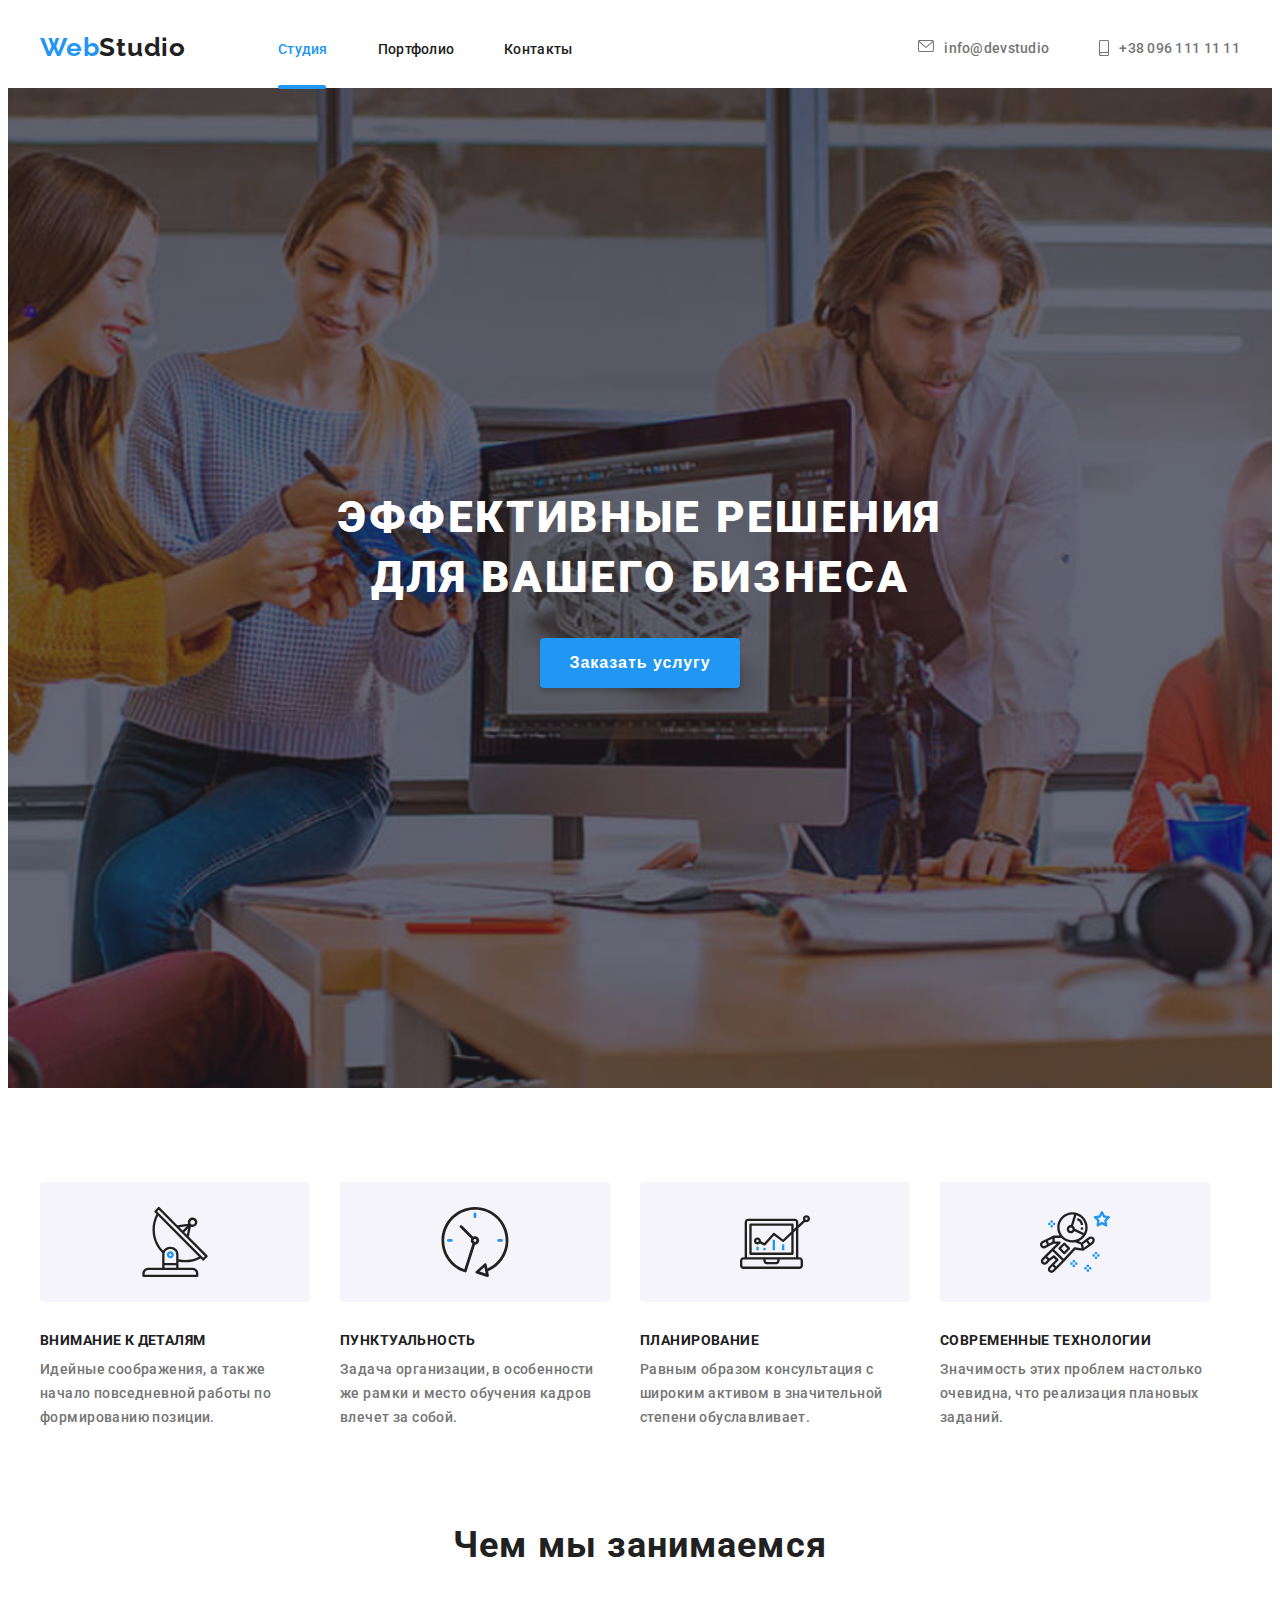
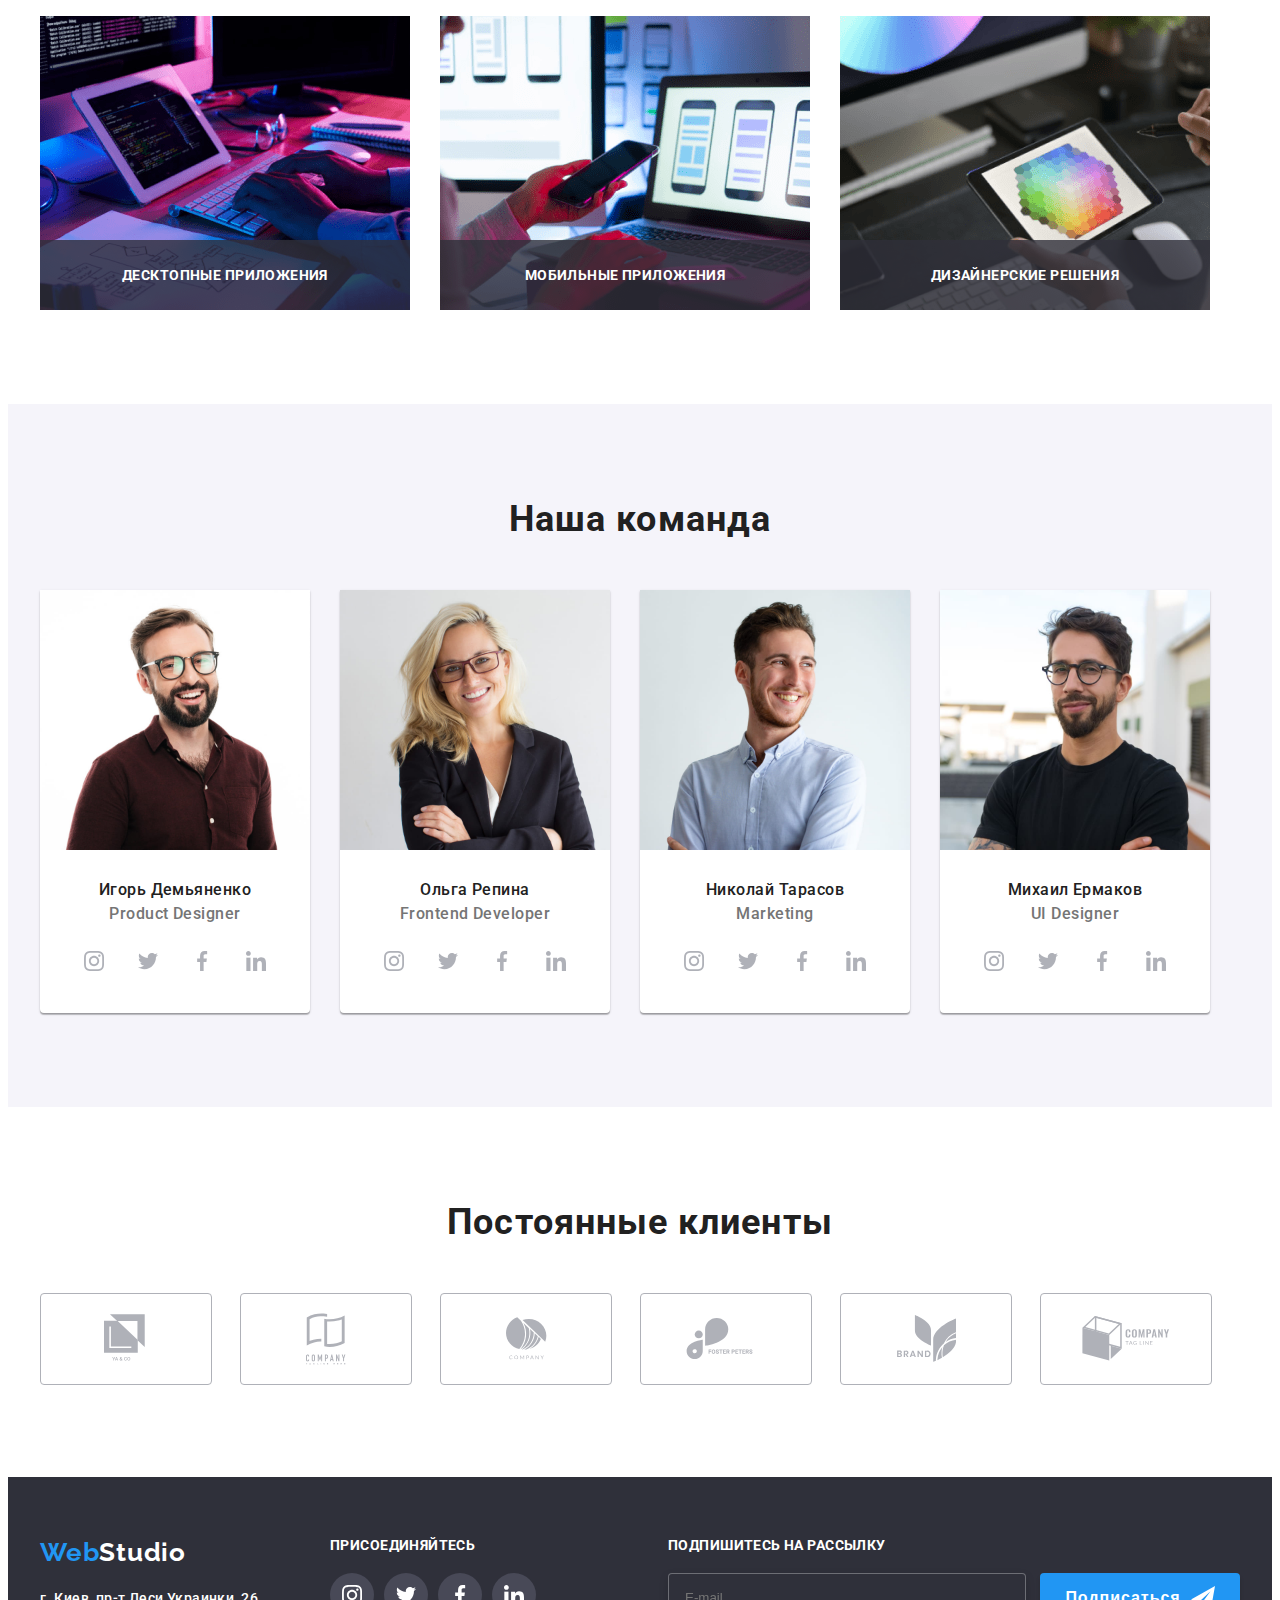
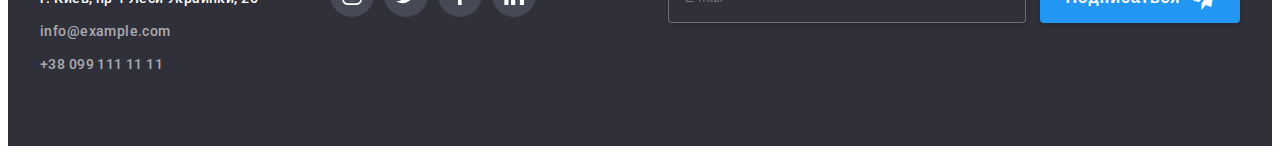
==== commit 983e8ffa: "changed" ====
--- a/index.html
+++ b/index.html
@@ -37,18 +37,22 @@
                 </ul>
             </nav>
 
-            <div class="contacts">
-                <a class="mail-link link" href="mailto:info@devstudio.com">
-                    <svg class="mail-list-icon">
-                        <use href="./img/sprite.svg.svg#icon-envelope"></use>
-                    </svg>info@devstudio
-                </a>
-                <a class="tel-link link" href="tel:+380961111111">
-                    <svg class="tel-list-icon">
-                        <use href="./img/sprite.svg.svg#icon-smartphone"></use>
-                    </svg>+38 096 111 11 11
-                </a>
-            </div>
+            <ul class="contacts">
+                <li class="contacts-list list">
+                    <a class="mail-link link" href="mailto:info@devstudio.com">
+                        <svg class="mail-list-icon">
+                            <use href="./img/sprite.svg.svg#icon-envelope"></use>
+                        </svg>info@devstudio
+                    </a>
+                </li>
+                <li class="contacts-list list">
+                    <a class="tel-link link" href="tel:+380961111111">
+                        <svg class="tel-list-icon">
+                            <use href="./img/sprite.svg.svg#icon-smartphone"></use>
+                        </svg>+38 096 111 11 11
+                    </a>
+                </li>
+            </ul>
             
         </div>
     </header>
@@ -72,15 +76,11 @@
                 <h2 hidden>Benefits</h2>
                 <ul class="text-container list">
                     <li class="description">
-                        <ul class="list description-list">
-                            <li class="description-list-item">
-                                <div class="description-list-link">
-                                    <svg class="description-list-icon">
-                                        <use href="./img/sprite.svg.svg#icon-antenna"></use>
-                                    </svg>
-                                </div>
-                            </li>
-                        </ul>
+                        <div class="description-list-link">
+                            <svg class="description-list-icon">
+                                <use href="./img/sprite.svg.svg#icon-antenna"></use>
+                            </svg>
+                        </div>    
                         <h3 class="title-benefits">Внимание к деталям</h3>
                         <p class="description-text">Идейные соображения, а также начало повседневной работы по
                             формированию позиции.</p>
@@ -378,28 +378,27 @@
         <div class="container">
             <div class="footer-container">
                 <div class="logo-footer-item">
-                    <div class="logo-bottom">
-                        <a class="logo link" href="./index.html">
-                            Web<span class="logo-style-footer">Studio</span>
-                        </a>
-                    </div>
+                    
+                    <a class="logo link" href="./index.html">
+                        Web<span class="logo-style-footer">Studio</span>
+                    </a>
+                    
 
                     <address class="address">
                         <ul class="contacts-container-bottom list">
                             <li class="contacts-block">
                                 <a class="contacts-list-link link" href="https://goo.gl/maps/PsjufFxybUBxxn2h6"
-                                    target="_blank">г. Киев,
-                                    пр-т Леси
-                                    Украинки, 26
+                                   target="_blank">г. Киев, пр-т Леси Украинки, 26    
                                 </a>
                             </li>
                             <li class="contacts-block">
                                 <a class="contacts-list-link  contacts_list link"
-                                    href="mailto:info@example.com">info@example.com</a>
+                                    href="mailto:info@example.com">info@example.com
+                                </a>
                             </li>
                             <li class="contacts-block">
-                                <a class="contacts-list-link contacts_list link" href="tel:+380991111111">+38 099 111 11
-                                    11</a>
+                                <a class="contacts-list-link contacts_list link" href="tel:+380991111111">+38 099 111 11 11
+                                </a>
                             </li>
                         </ul>
                     </address>
@@ -438,6 +437,7 @@
                         </li>
                     </ul>
                 </div>
+                
                 <form class="modal-form-sub">
                     <b class="sub-title">Подпишитесь на рассылку</b>
                     <span class="sub-item">
--- a/css/style.css
+++ b/css/style.css
@@ -63,13 +63,6 @@
   height: 4px;
   background-color: var(--line);
   border-radius: 2px;
-
-  opacity: 0;
-  transition: opacity 250ms cubic-bezier(0.4, 0, 0.2, 1);
-}
-.current:hover::after,
-.current:focus::after {
-  opacity: 1;
 }
 /*====== HEADER ======*/
 .container {
@@ -97,6 +90,7 @@
   padding-bottom: 25px;
   width: 145px;
   margin-right: 93px;
+  cursor: pointer;
 }
 .logo-img {
   color: var(--logo-nav-header);
@@ -104,7 +98,6 @@
 .navigation {
   display: flex;
   align-items: center;
-  cursor: pointer;
 }
 .navigation-list {
   display: flex;
@@ -147,7 +140,7 @@
   transition: fill 250ms cubic-bezier(0.4, 0, 0.2, 1);
 }
 .mail-link {
-  display: block;
+  display: flex;
   font-weight: 500;
   font-size: 14px;
   line-height: 1.143;
@@ -176,7 +169,7 @@
   transition: fill 250ms cubic-bezier(0.4, 0, 0.2, 1);
 }
 .tel-link {
-  display: block;
+  display: flex;
   font-weight: 500;
   font-size: 14px;
   line-height: 1.143;
@@ -185,7 +178,7 @@
   padding-bottom: 32px;
   color: var(--mail-tel);
 
-  transition: color 250 ms cubic-bezier(0.4, 0, 0.2, 1);
+  transition: color 250ms cubic-bezier(0.4, 0, 0.2, 1);
 }
 .tel-link:hover,
 .tel-link:focus {
@@ -256,9 +249,7 @@
 }
 .modal-button:hover,
 .modal-button:focus {
-  background: #2196f3;
-  box-shadow: 0px 4px 4px rgba(0, 0, 0, 0.15);
-  border-radius: 4px;
+  background: var(--btn);
 }
 .modal-button-block {
   margin-top: 30px;
@@ -290,9 +281,6 @@
 .description:not(:last-child) {
   margin-right: 30px;
 }
-.description-list {
-  display: flex;
-}
 .description-list-link {
   width: 270px;
   height: 120px;
@@ -324,7 +312,6 @@
   letter-spacing: 0.03em;
   color: var(--text);
   width: 270px;
-  margin-bottom: 47px;
 }
 .options-title {
   font-weight: 700;
@@ -414,7 +401,7 @@
   color: var(--title-spec);
 }
 .profession {
-  font-weight: normal;
+  font-weight: 500;
   font-size: 16px;
   line-height: 1.188;
   text-align: center;
@@ -433,25 +420,24 @@
   border-radius: 50%;
   display: flex;
   align-items: center;
-  background-color: #ffffff;
+  background-color: var(--main-color);
   justify-content: center;
 
-  transition: background 250ms cubic-bezier(0.4, 0, 0.2, 1);
+  transition: background-color 250ms cubic-bezier(0.4, 0, 0.2, 1);
 }
 .social-list-link:hover,
 .social-list-link:focus {
-  background-color: #2196f3;
+  background-color: var(--address-hover-focus);
 }
 .social-list-icon {
   width: 20px;
   height: 20px;
   fill: #afb1b8;
-
+}
+.social-list-link:hover .social-list-icon,
+.social-list-link:focus .social-list-icon {
+  fill: var(--main-color);
   transition: fill 250ms cubic-bezier(0.4, 0, 0.2, 1);
-}
-.social-list-link:hover .social-list-icon,
-.social-list-icon:focus .social-list-icon {
-  fill: #ffffff;
 }
 /*====== END TEAM ======*/
 
@@ -490,18 +476,18 @@
 .client-list-link {
   width: 100%;
   height: 100%;
-  background-color: #ffffff;
+  background-color: var(--main-color);
   display: flex;
   justify-content: center;
   align-items: center;
   border: 1px solid #afb1b8;
   border-radius: 4px;
 
-  transition: background 250ms cubic-bezier(0.4, 0, 0.2, 1);
+  transition: background-color 250ms cubic-bezier(0.4, 0, 0.2, 1);
 }
 .client-list-link:hover,
 .client-list-link:focus {
-  border-color: #2196f3;
+  border-color: var(--address-hover-focus);
 }
 .client-list-icon {
   fill: #afb1b8;
@@ -528,13 +514,11 @@
 .footer-container {
   display: flex;
 }
-.logo-footer-item {
-  display: block;
-}
 .logo-style-footer {
   color: var(--main-color);
 }
 .logo {
+  display: block;
   font-family: Raleway;
   font-weight: 700;
   font-size: 26px;
@@ -543,12 +527,9 @@
   color: var(--logo-span);
   text-decoration: none;
   width: 145px;
-}
-.logo-bottom {
   margin-bottom: 20px;
 }
 .address {
-  font-style: normal;
   font-weight: 500;
   font-size: 14px;
   line-height: 1.714;
@@ -571,7 +552,7 @@
 }
 .footer-social-block {
   display: block;
-  margin-left: 70px;
+  margin-left: 72px;
 }
 .footer-social-title {
   display: block;
@@ -611,11 +592,11 @@
 }
 .footer-social-list-link:hover,
 .footer-social-list-link:focus {
-  background-color: #2196f3;
+  background-color: var(--address-hover-focus);
 }
 .modal-form-sub {
   display: block;
-  position: relative;
+  align-items: baseline;
   margin-left: auto;
 }
 .sub-title {
@@ -625,7 +606,7 @@
   line-height: 1.143;
   letter-spacing: 0.03em;
   text-transform: uppercase;
-  color: #ffffff;
+  color: var(--main-color);
   margin-bottom: 20px;
 }
 .sub-item {
@@ -639,7 +620,7 @@
   box-sizing: border-box;
   filter: drop-shadow(0px 4px 4px rgba(0, 0, 0, 0.15));
   border-radius: 4px;
-  color: #ffffff;
+  color: var(--main-color);
   background-color: var(--dark-topic);
   padding: 15px 16px;
 }
@@ -664,7 +645,7 @@
   box-shadow: 0px 4px 4px rgba(0, 0, 0, 0.15);
   border-radius: 4px;
   background-color: var(--btn-back);
-  color: #ffffff;
+  color: var(--main-color);
   cursor: pointer;
   margin-left: 14px;
   border: none;
@@ -689,6 +670,8 @@
   width: 100%;
   height: 100%;
   background: rgba(0, 0, 0, 0.2);
+  opacity: 1;
+  transition: opacity 250ms cubic-bezier(0.4, 0, 0.2, 1);
 }
 .modal {
   position: absolute;
@@ -697,7 +680,7 @@
   transform: translate(-50%, -50%);
   width: 528px;
   height: 581px;
-  background-color: #ffffff;
+  background-color: var(--main-color);
   box-shadow: 0px 1px 3px rgba(0, 0, 0, 0.12), 0px 1px 1px rgba(0, 0, 0, 0.14),
     0px 2px 1px rgba(0, 0, 0, 0.2);
   border-radius: 4px;
@@ -708,7 +691,7 @@
   right: 8px;
   width: 30px;
   height: 30px;
-  background-color: #ffffff;
+  background-color: var(--main-color);
   border: 1px solid rgba(0, 0, 0, 0.1);
   border-radius: 50%;
   cursor: pointer;
@@ -716,17 +699,18 @@
 .close-btn-icon {
   width: 11px;
   height: 11px;
+
+  transition: fill 250ms cubic-bezier(0.4, 0, 0.2, 1);
 }
 .modal-close-btn:hover .close-btn-icon,
 .modal-close-btn:focus .close-btn-icon {
   fill: var(--address-hover-focus);
-
-  transition: fill 250ms cubic-bezier(0.4, 0, 0.2, 1);
 }
 .backdrop.is-hidden {
-  opacity: 0;
   visibility: hidden;
   pointer-events: none;
+  opacity: 0;
+  transition: opacity 250ms cubic-bezier(0.4, 0, 0.2, 1);
 }
 .modal-form {
   display: flex;
@@ -739,8 +723,8 @@
   line-height: 1.15;
   text-align: center;
   letter-spacing: 0.03em;
+  color: #212121;
   margin-bottom: 12px;
-  color: #212121;
 }
 .modal-form-label {
   font-weight: 500;
@@ -763,14 +747,12 @@
   cursor: pointer;
   margin-top: 5px;
   padding-left: 40px;
-
   transition: border-color 250ms cubic-bezier(0.4, 0, 0.2, 1);
 }
+.modal-form-input:hover,
 .modal-form-input:focus {
   outline: none;
   border-color: var(--address-hover-focus);
-
-  transition: border-color 250ms cubic-bezier(0.4, 0, 0.2, 1);
 }
 .modal-form-input-icon {
   left: 15px;
@@ -780,11 +762,11 @@
   width: 15px;
   height: 12px;
   cursor: pointer;
-}
+  transition: fill 250ms cubic-bezier(0.4, 0, 0.2, 1);
+}
+.modal-form-input:hover + .modal-form-input-icon,
 .modal-form-input:focus + .modal-form-input-icon {
   fill: var(--address-hover-focus);
-
-  transition: fill 250ms cubic-bezier(0.4, 0, 0.2, 1);
 }
 .modal-form-message {
   font-weight: 400;
@@ -799,10 +781,12 @@
   border-radius: 4px;
   padding: 12px 16px;
   cursor: pointer;
-  margin-top: 5px;
-}
+
+  transition: border-color 250ms cubic-bezier(0.4, 0, 0.2, 1);
+}
+.modal-form-message:hover,
 .modal-form-message:focus {
-  outline: none;
+  outline: transparent;
   border-color: var(--address-hover-focus);
   transition: border-color 250ms cubic-bezier(0.4, 0, 0.2, 1);
 }
@@ -818,15 +802,15 @@
   width: 16px;
   height: 15px;
   border-radius: 4px;
-  border: 2px solid #212121;
-  background: #ffffff;
+  border: 1px solid #212121;
+  background: var(--main-color);
   margin-right: 10px;
   content: "";
   cursor: pointer;
 }
 .modal-form-check-policy:checked + .modal-form-label-policy::before {
   background-color: #2196f3;
-  border-radius: 2px;
+  border-radius: 1px;
   border: none;
   box-shadow: 0px 1px 3px rgba(0, 0, 0, 0.12), 0px 1px 1px rgba(0, 0, 0, 0.14),
     0px 2px 1px rgba(0, 0, 0, 0.2);
@@ -862,7 +846,7 @@
   line-height: 1.875;
   text-align: center;
   letter-spacing: 0.06em;
-  color: #ffffff;
+  color: var(--main-color);
   padding: 10px 54px;
   background: var(--btn);
   box-shadow: 0px 4px 4px rgba(0, 0, 0, 0.15);
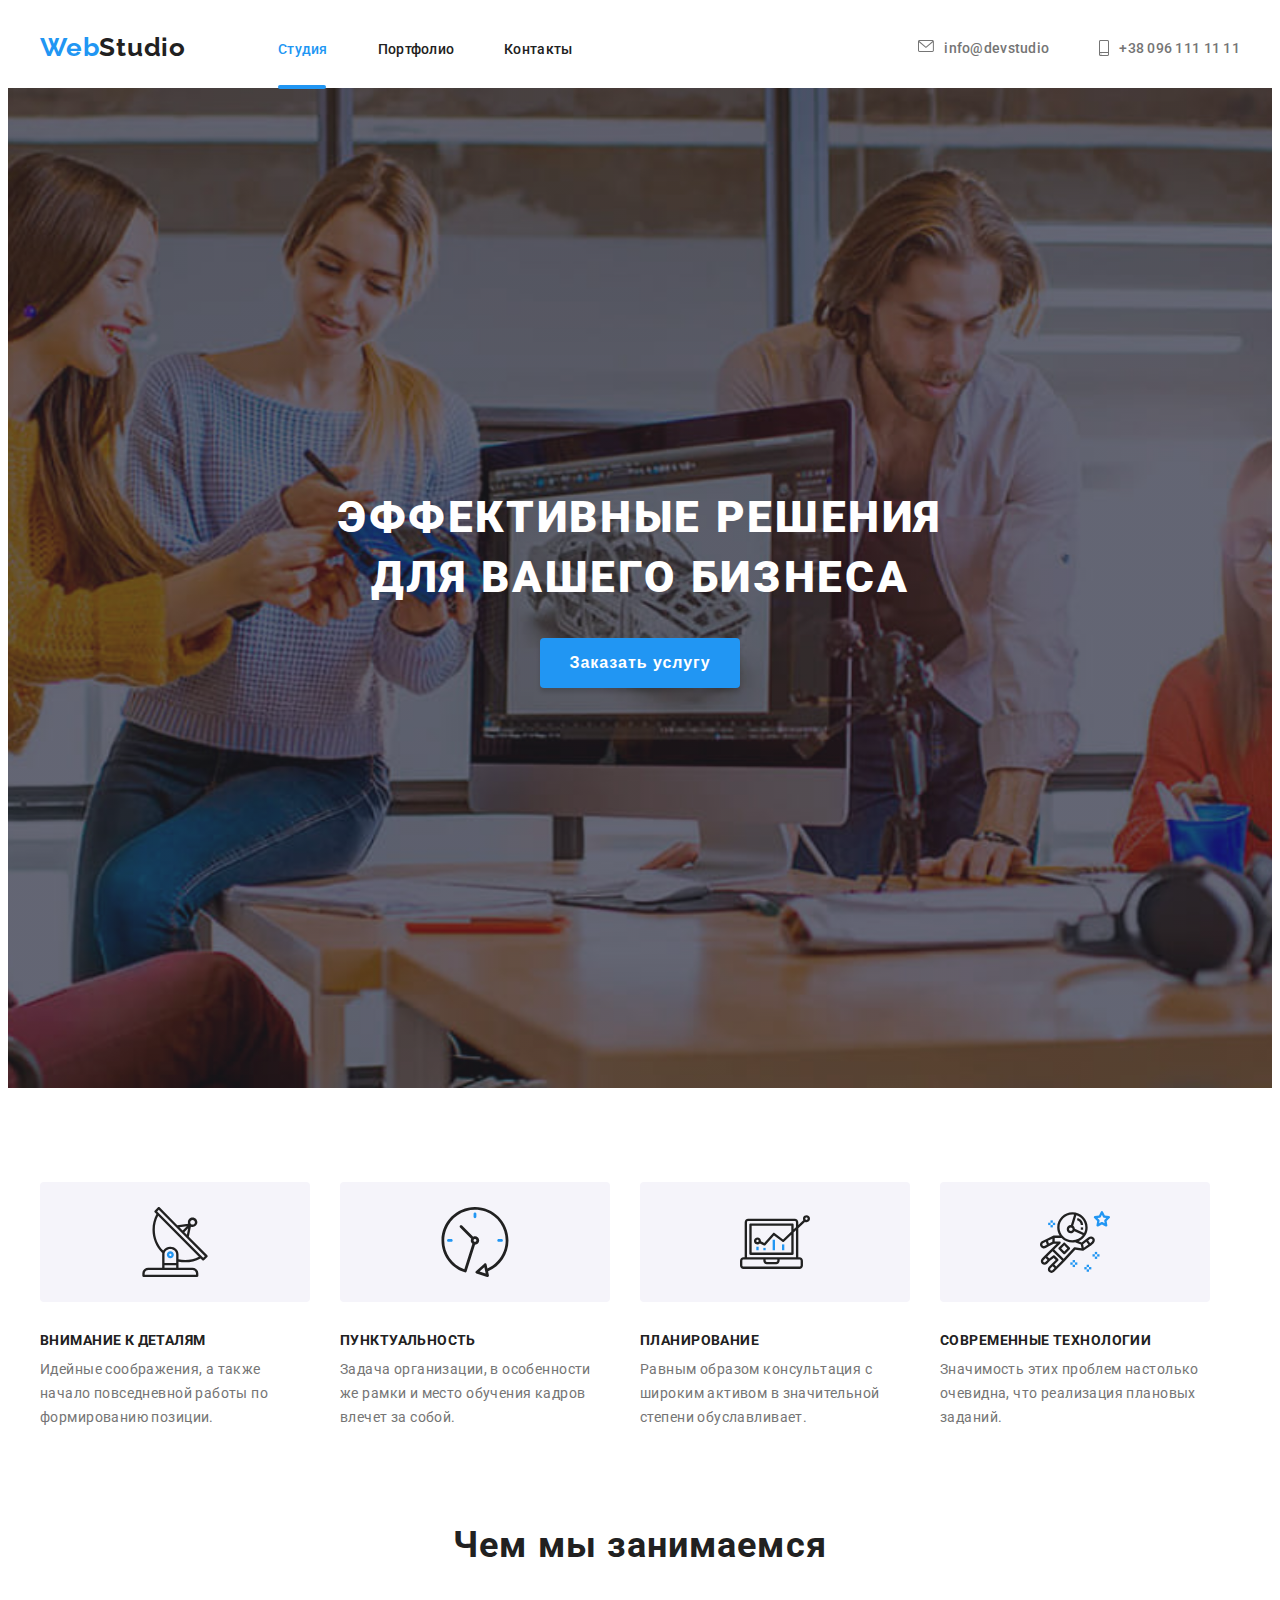
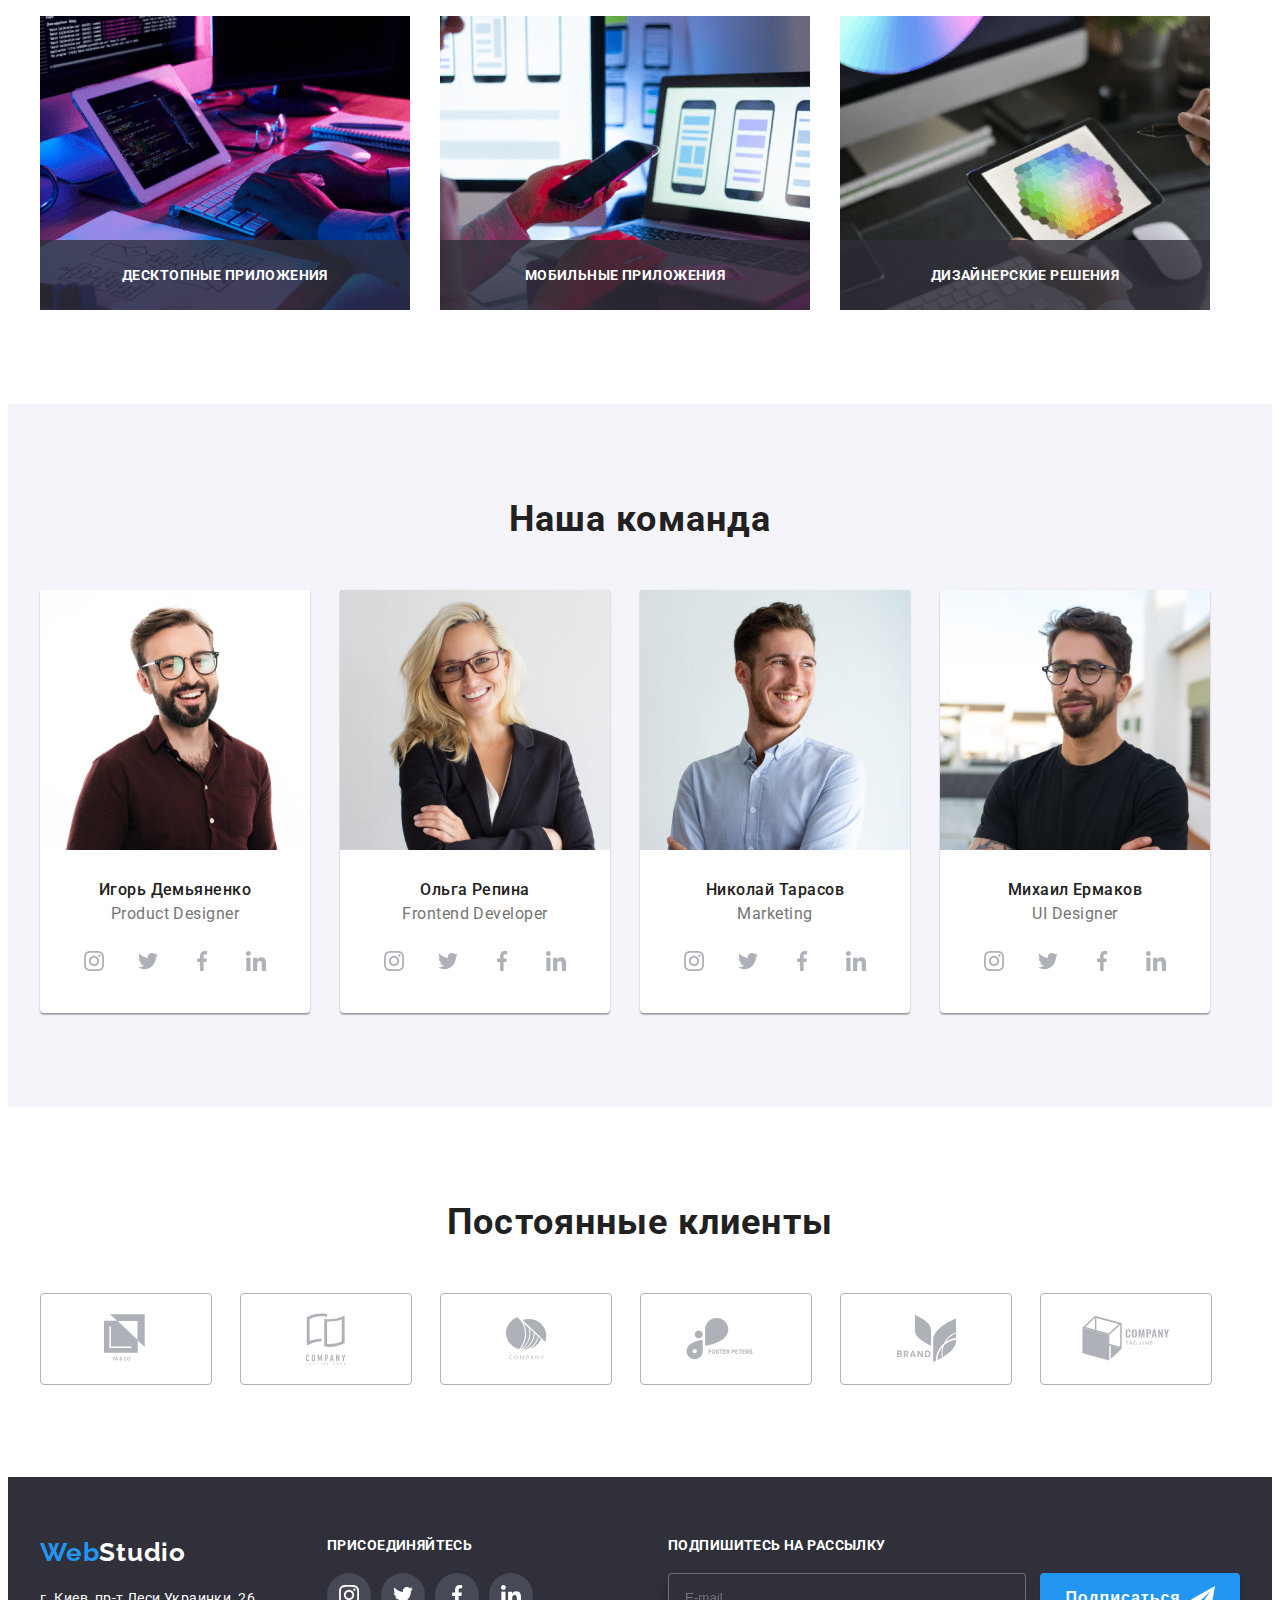
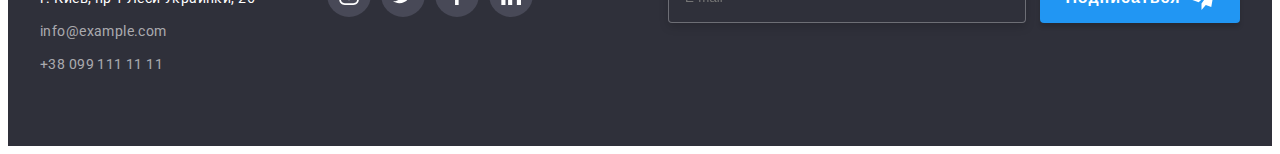
==== commit 3265a263: "changed" ====
--- a/index.html
+++ b/index.html
@@ -87,45 +87,33 @@
                     </li>
 
                     <li class="description">
-                        <ul class="list description-list">
-                            <li class="description-list-item">
-                                <div class="description-list-link">
-                                    <svg class="description-list-icon">
-                                        <use href="./img/sprite.svg.svg#icon-clock"></use>
-                                    </svg>
-                                </div>
-                            </li>
-                        </ul>
+                        <div class="description-list-link">
+                            <svg class="description-list-icon">
+                                <use href="./img/sprite.svg.svg#icon-clock"></use>
+                            </svg>
+                        </div>
                         <h3 class="title-benefits">Пунктуальность</h3>
                         <p class="description-text">Задача организации, в особенности же рамки и место обучения кадров
                             влечет за собой.</p>
                     </li>
 
                     <li class="description">
-                        <ul class="list description-list">
-                            <li class="description-list-item">
-                                <div class="description-list-link">
-                                    <svg class="description-list-icon">
-                                        <use href="./img/sprite.svg.svg#icon-diagram"></use>
-                                    </svg>
-                                </div>
-                            </li>
-                        </ul>
+                        <div class="description-list-link">
+                            <svg class="description-list-icon">
+                                <use href="./img/sprite.svg.svg#icon-diagram"></use>
+                            </svg>
+                        </div>
                         <h3 class="title-benefits">Планирование</h3>
                         <p class="description-text">Равным образом консультация с широким активом в значительной степени
                             обуславливает.</p>
                     </li>
 
                     <li class="description">
-                        <ul class="list description-list">
-                            <li class="description-list-item">
-                                <div class="description-list-link">
-                                    <svg class="description-list-icon">
-                                        <use href="./img/sprite.svg.svg#icon-astronaut"></use>
-                                    </svg>
-                                </div>
-                            </li>
-                        </ul>
+                        <div class="description-list-link">
+                            <svg class="description-list-icon">
+                                <use href="./img/sprite.svg.svg#icon-astronaut"></use>
+                            </svg>
+                        </div>
                         <h3 class="title-benefits">Современные технологии</h3>
                         <p class="description-text">Значимость этих проблем настолько очевидна, что реализация плановых
                             заданий.</p>
--- a/css/style.css
+++ b/css/style.css
@@ -306,7 +306,7 @@
   margin-bottom: 10px;
 }
 .description-text {
-  font-weight: 500;
+  font-weight: 400;
   font-size: 14px;
   line-height: 1.714;
   letter-spacing: 0.03em;
@@ -401,7 +401,7 @@
   color: var(--title-spec);
 }
 .profession {
-  font-weight: 500;
+  font-weight: 400;
   font-size: 16px;
   line-height: 1.188;
   text-align: center;
@@ -530,7 +530,7 @@
   margin-bottom: 20px;
 }
 .address {
-  font-weight: 500;
+  font-weight: 400;
   font-size: 14px;
   line-height: 1.714;
   letter-spacing: 0.03em;
@@ -724,15 +724,14 @@
   text-align: center;
   letter-spacing: 0.03em;
   color: #212121;
-  margin-bottom: 12px;
 }
 .modal-form-label {
-  font-weight: 500;
+  font-weight: 400;
   font-size: 12px;
   line-height: 1.167;
   letter-spacing: 0.01em;
   color: #757575;
-  margin-top: 10px;
+  margin-top: 12px;
 }
 .modal-form-wrapper {
   display: block;
@@ -827,7 +826,7 @@
 }
 .modal-form-label-policy {
   display: block;
-  font-weight: 500;
+  font-weight: 400;
   font-size: 14px;
   line-height: 1.714;
   letter-spacing: 0.03em;
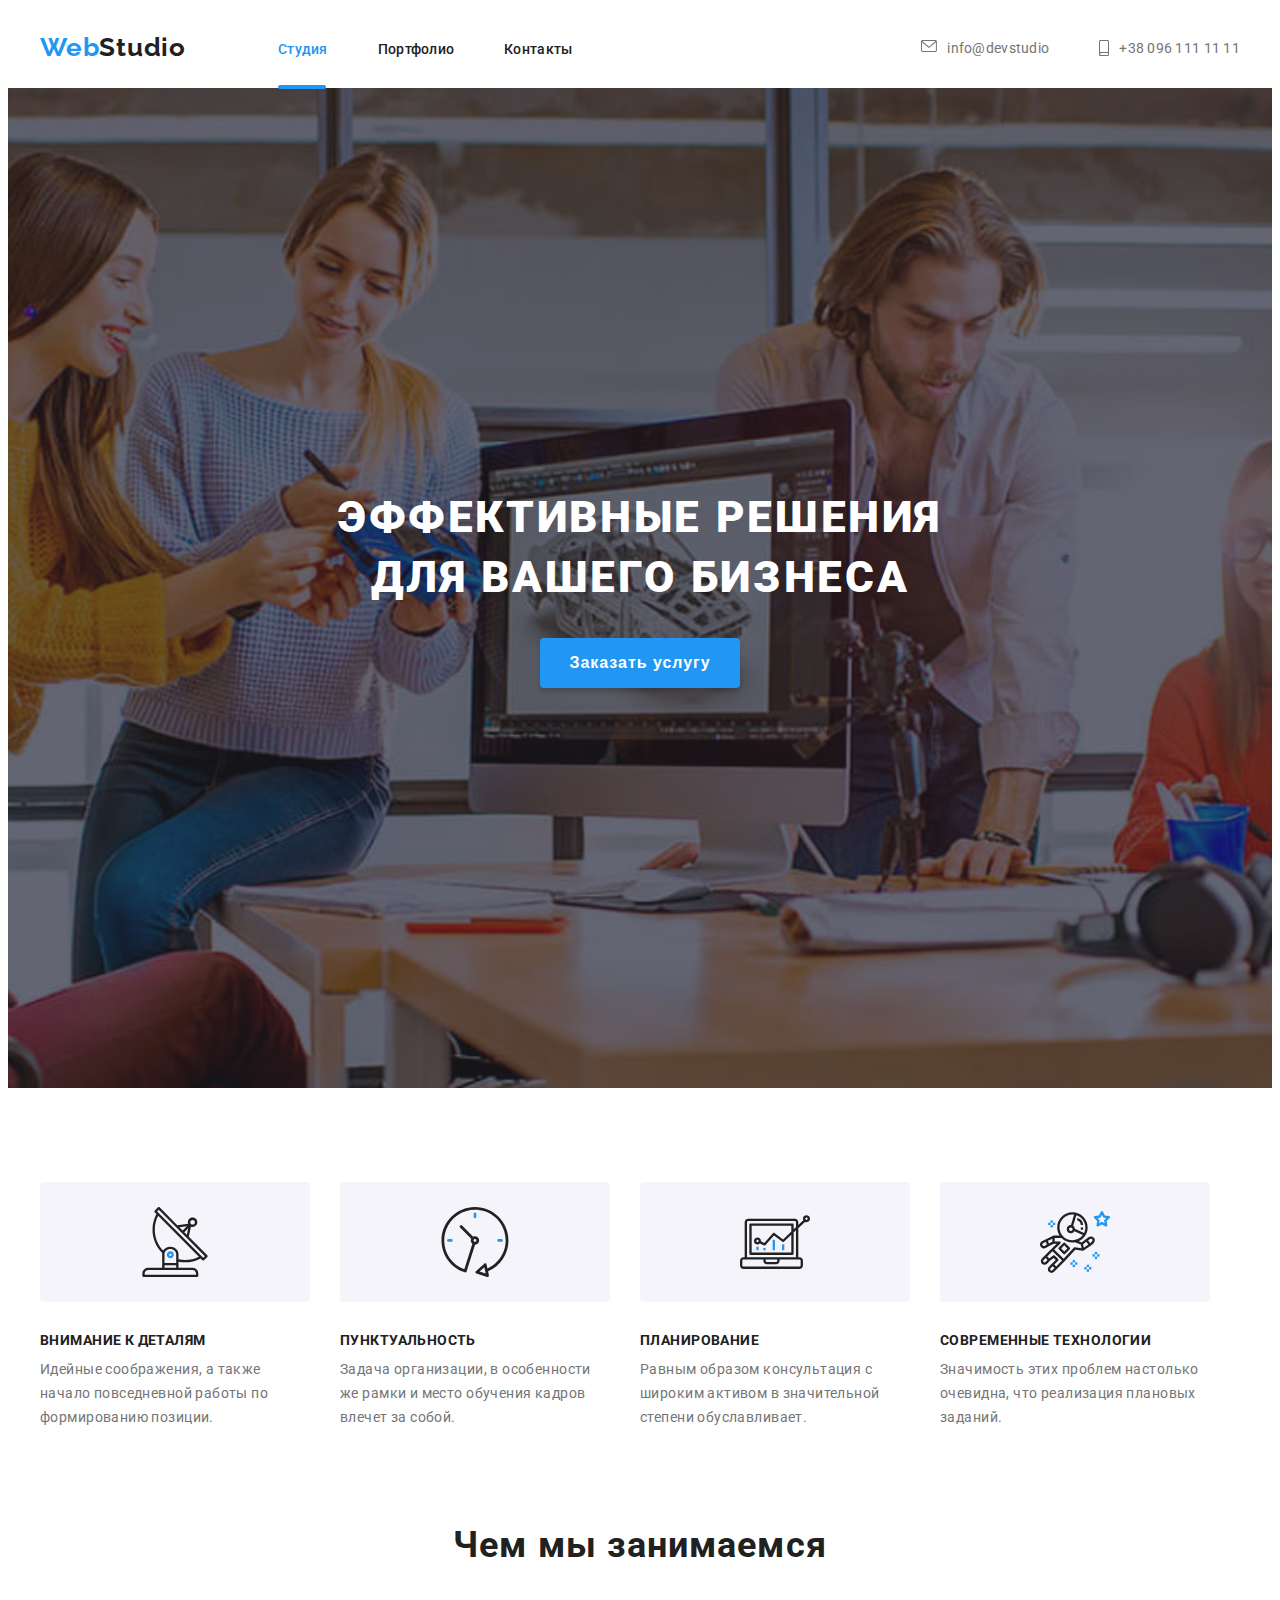
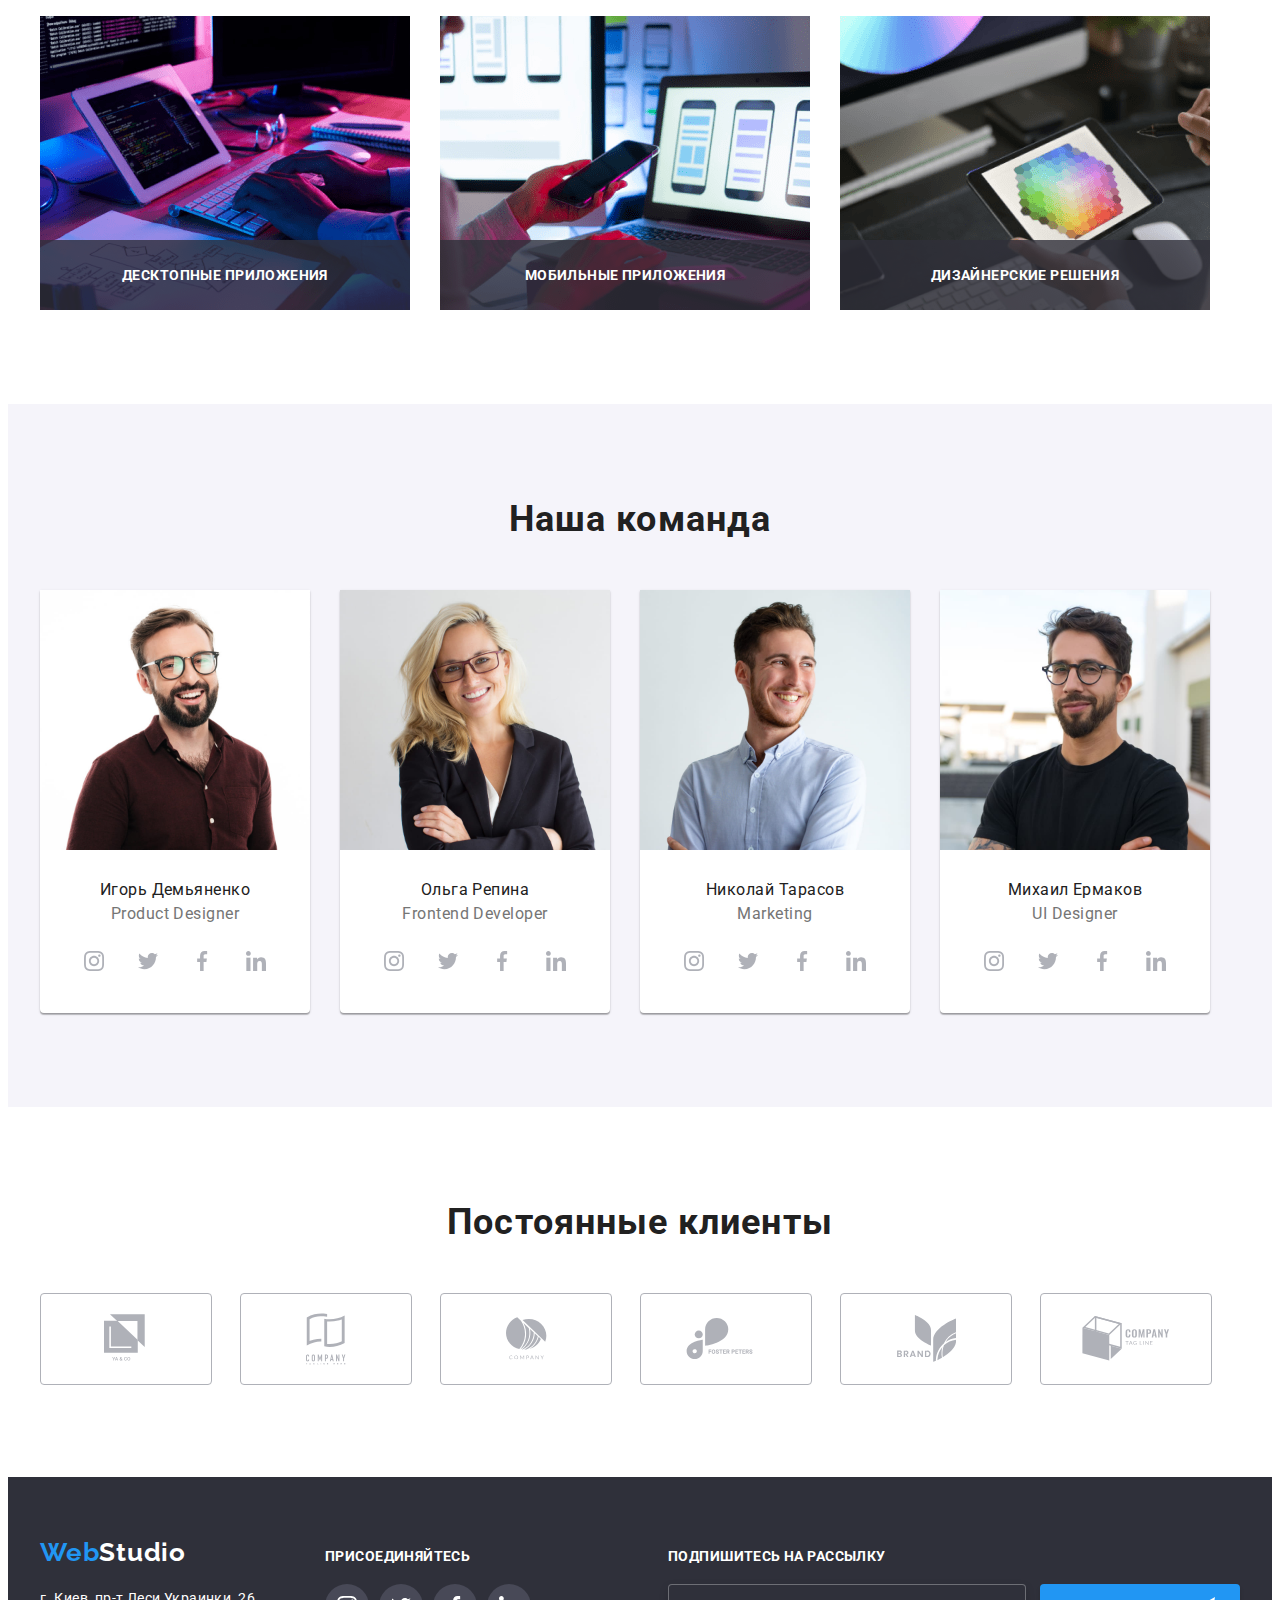
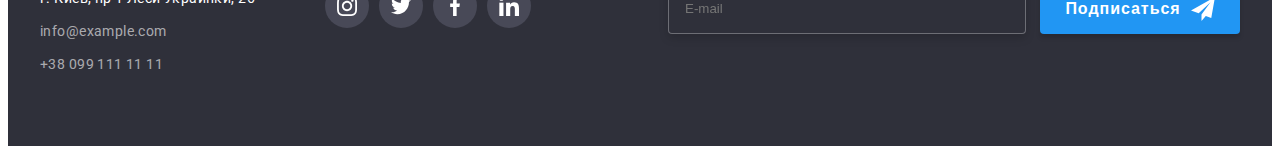
==== commit 4edbb224: "added baseline to footer" ====
--- a/index.html
+++ b/index.html
@@ -145,7 +145,6 @@
                         <div class="text-list">
                             <p class="text-position">Дизайнерские решения</p>
                         </div>
-                            
                     </li>
                 </ul>
             </div>
--- a/css/style.css
+++ b/css/style.css
@@ -141,10 +141,11 @@
 }
 .mail-link {
   display: flex;
-  font-weight: 500;
+  font-weight: 400;
   font-size: 14px;
   line-height: 1.143;
   letter-spacing: 0.02em;
+  margin-left: auto;
   margin-right: 50px;
   padding-top: 32px;
   padding-bottom: 32px;
@@ -170,7 +171,7 @@
 }
 .tel-link {
   display: flex;
-  font-weight: 500;
+  font-weight: 400;
   font-size: 14px;
   line-height: 1.143;
   letter-spacing: 0.02em;
@@ -393,7 +394,7 @@
   padding: 30px 32px;
 }
 .specialists {
-  font-weight: 500;
+  font-weight: 400;
   font-size: 16px;
   line-height: 1.188;
   text-align: center;
@@ -433,11 +434,11 @@
   width: 20px;
   height: 20px;
   fill: #afb1b8;
+  transition: fill 250ms cubic-bezier(0.4, 0, 0.2, 1);
 }
 .social-list-link:hover .social-list-icon,
 .social-list-link:focus .social-list-icon {
   fill: var(--main-color);
-  transition: fill 250ms cubic-bezier(0.4, 0, 0.2, 1);
 }
 /*====== END TEAM ======*/
 
@@ -496,7 +497,7 @@
 }
 .client-list-link:hover .client-list-icon,
 .client-list-link:focus .client-list-icon {
-  fill: #2196f3;
+  fill: var(--btn);
 }
 /*====== FOOTER ======*/
 .container {
@@ -513,6 +514,7 @@
 }
 .footer-container {
   display: flex;
+  align-items: baseline;
 }
 .logo-style-footer {
   color: var(--main-color);
@@ -540,7 +542,6 @@
 }
 .contacts-list-link {
   color: var(--main-color);
-
   transition: color 250ms cubic-bezier(0.4, 0, 0.2, 1);
 }
 .contacts_list {
@@ -552,7 +553,7 @@
 }
 .footer-social-block {
   display: block;
-  margin-left: 72px;
+  margin-left: 70px;
 }
 .footer-social-title {
   display: block;
@@ -561,7 +562,7 @@
   line-height: 1.143;
   letter-spacing: 0.03em;
   text-transform: uppercase;
-  color: #ffffff;
+  color: var(--main-color);
   margin-bottom: 20px;
 }
 .footer-social-list {
@@ -723,15 +724,12 @@
   line-height: 1.15;
   text-align: center;
   letter-spacing: 0.03em;
+  margin-bottom: 12px;
   color: #212121;
 }
 .modal-form-label {
-  font-weight: 400;
-  font-size: 12px;
-  line-height: 1.167;
-  letter-spacing: 0.01em;
   color: #757575;
-  margin-top: 12px;
+  margin-top: 10px;
 }
 .modal-form-wrapper {
   display: block;
@@ -752,6 +750,7 @@
 .modal-form-input:focus {
   outline: none;
   border-color: var(--address-hover-focus);
+  transition: border-color 250ms cubic-bezier(0.4, 0, 0.2, 1);
 }
 .modal-form-input-icon {
   left: 15px;
@@ -766,6 +765,7 @@
 .modal-form-input:hover + .modal-form-input-icon,
 .modal-form-input:focus + .modal-form-input-icon {
   fill: var(--address-hover-focus);
+  transition: fill 250ms cubic-bezier(0.4, 0, 0.2, 1);
 }
 .modal-form-message {
   font-weight: 400;
